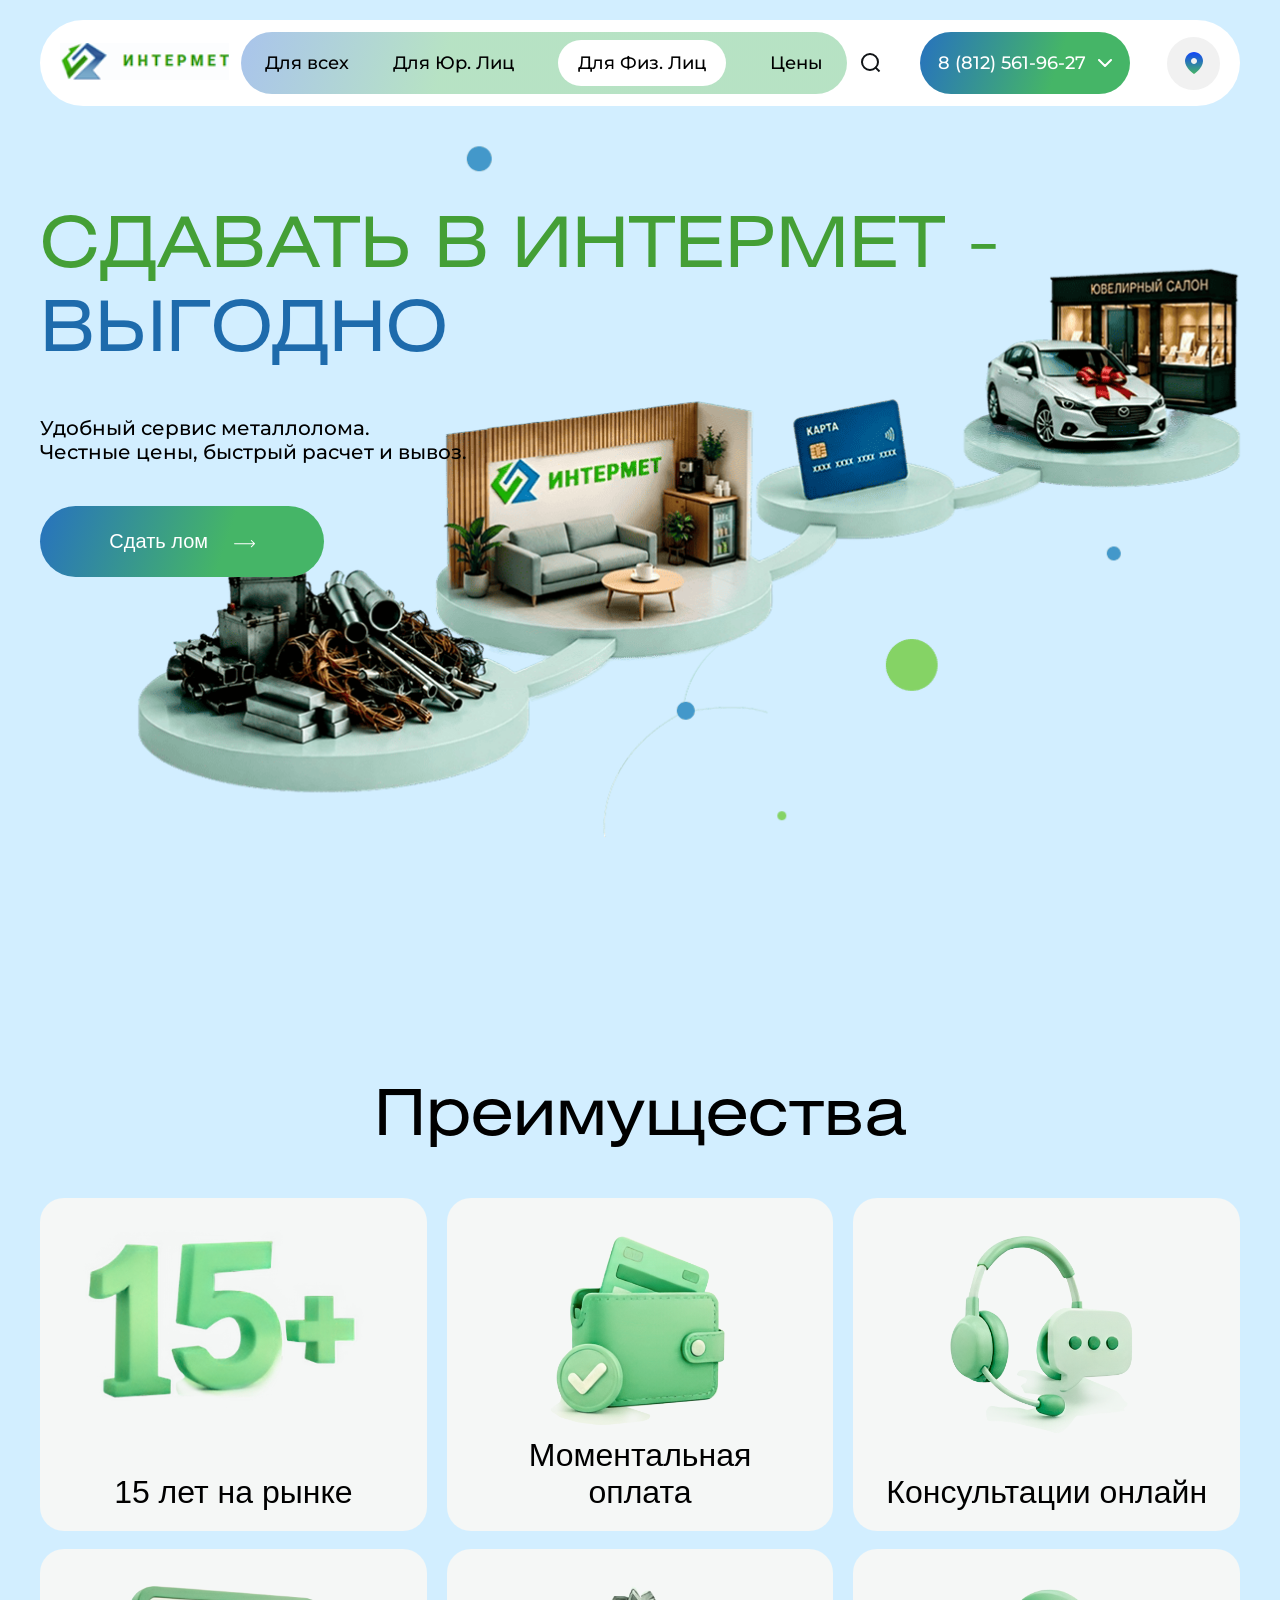
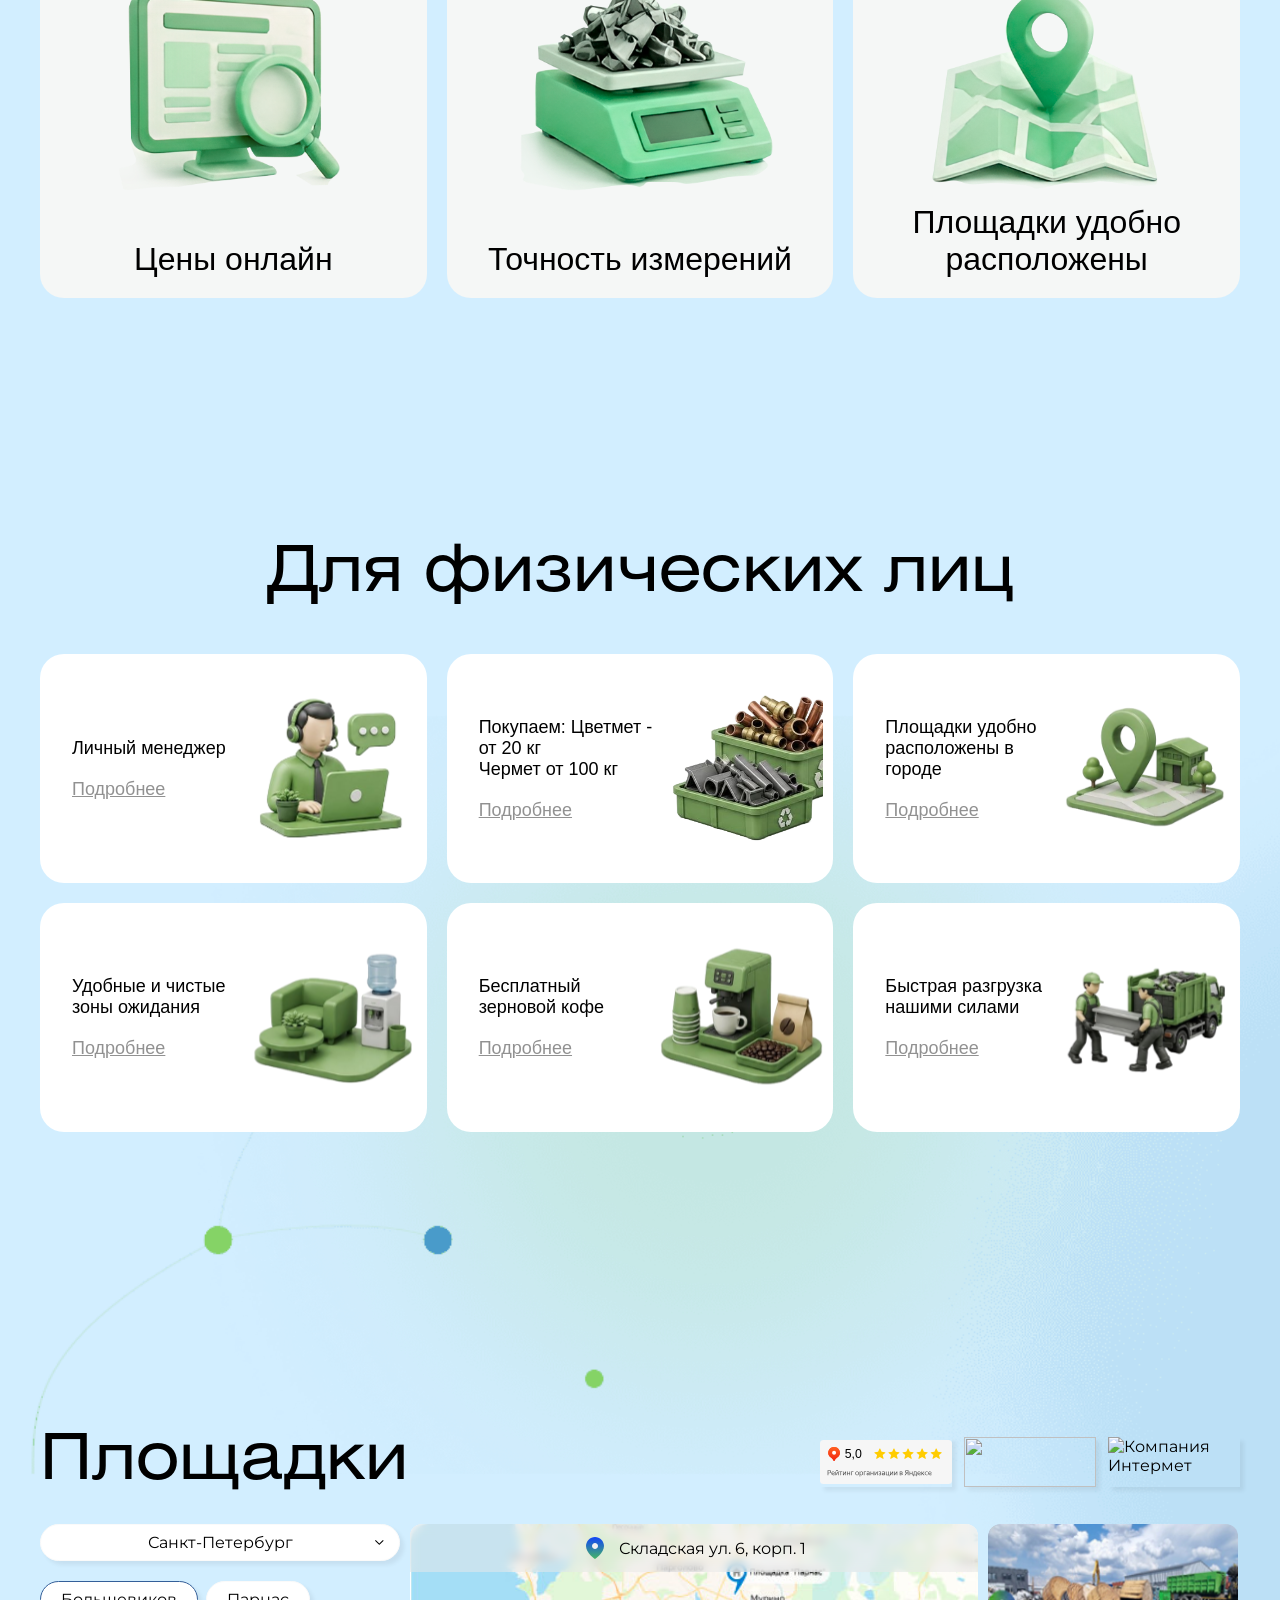
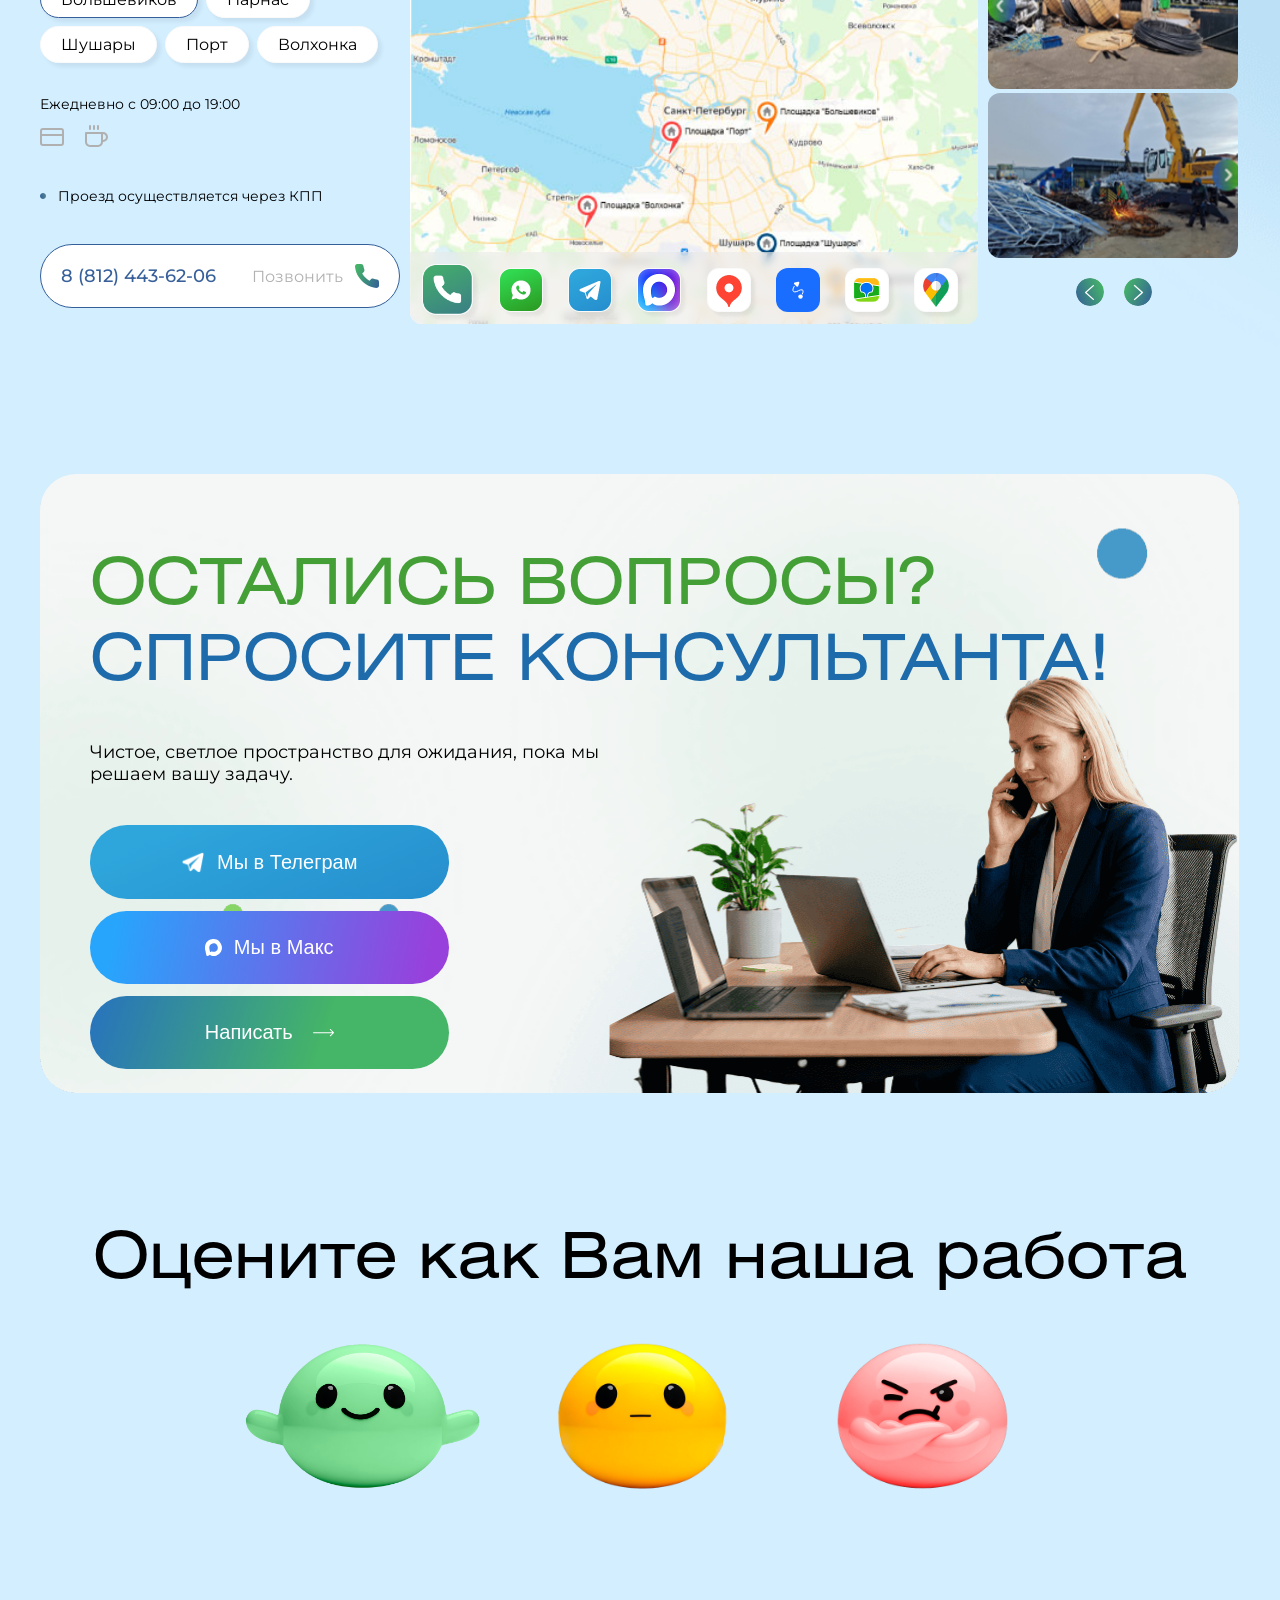
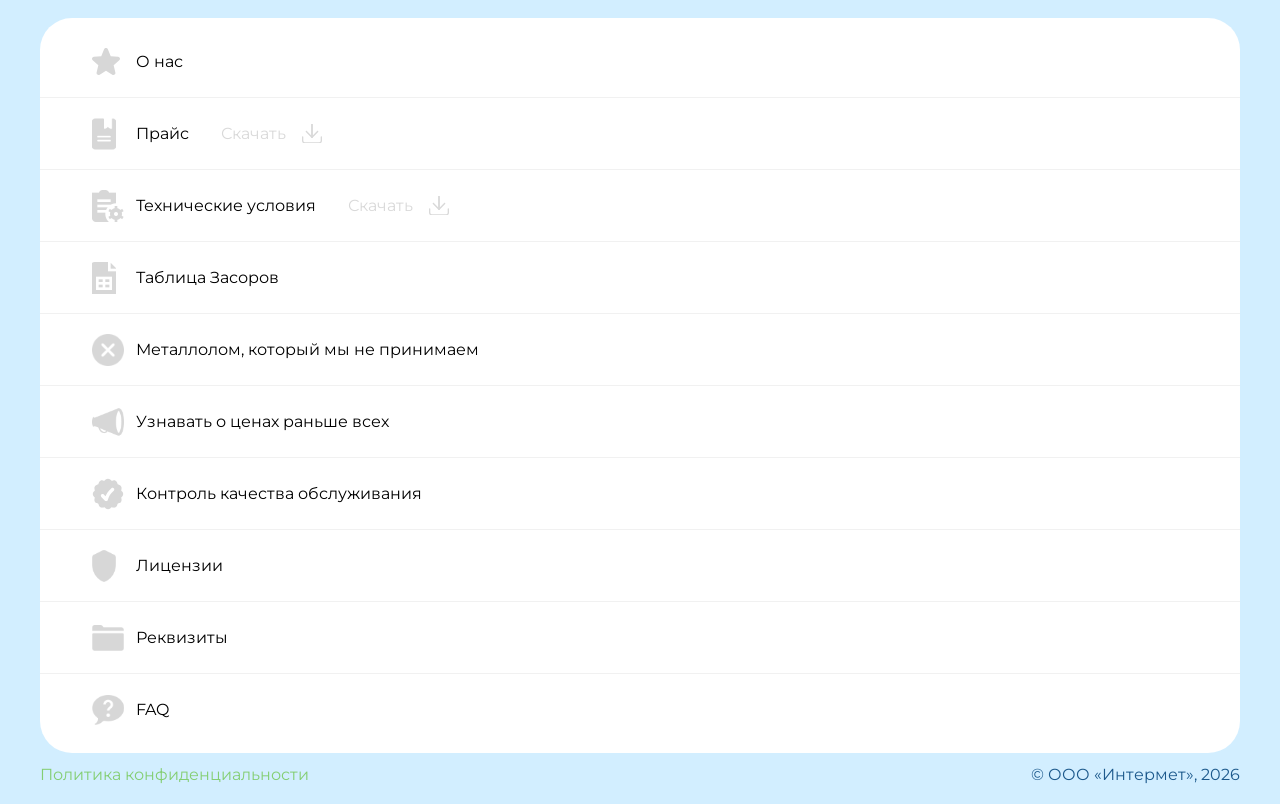
==== individual.html @ 6c3c5ae2 "first commit" ====
<!DOCTYPE html>
<html lang="ru">
<head>
    <meta charset="UTF-8">
    <meta name="viewport" content="width=device-width, initial-scale=1.0">
    <link rel="stylesheet" href="styles/style.css">
    <link rel="stylesheet" href="styles/style_legal.css">
    <link rel="stylesheet" href="styles/style_individual.css">
    <link rel="stylesheet" href="styles/itc-slider.css"/>
    <script defer src="js/main.js"></script>
    <script defer src="js/itc-slider.js"></script>
    <title>Интермет - для физлиц</title>
</head>
<body>
    <div class="body-wrapper">
        <header class="header">
            <div class="img_block"></div>
            <div class="container top_container">
                <div class="navigation_block">
                    <a href="index.html" class="logo_link">
                        <img src="imgs/logo.png" alt="ИНТЕРМЕТ" class="logo">
                    </a>
                    <nav class="nav_menu">
                        <div class="bm_top-block">
                            <img src="imgs/logo.png" alt="ИНТЕРМЕТ" class="logo">
                            <button type="button" class="btn burger_close_btn"></button>
                        </div>
                        <ul class="menu">
                            <a href="index.html" class="menu_link">
                                <li class="menu_item menu_item_first">Для всех</li>
                            </a>
                            <a href="legal.html" class="menu_link">
                                <li class="menu_item">Для Юр. Лиц</li>
                            </a>
                            <a href="individual.html" class="menu_link">
                                <li class="menu_item menu_item_active">Для Физ. Лиц</li>
                            </a>
                            <a href="#" class="menu_link">
                                <li class="menu_item menu_item_last">Цены</li>
                            </a>
                            <a href="tel:88125619627" class="phone_link bm_phone_link">8 (812) 561-96-27</a>
                        </ul>
                    </nav>
                    <button class="btn search_btn" type="button"></button>
                    <div class="phone_block">
                        <a href="tel:88125619627" class="phone_link">8 (812) 561-96-27</a>
                        <img src="imgs/arrow_bottom.svg" alt="" class="phone_arrow_icon">
                    </div>
                    <button class="btn geo_btn" type="button"></button>
                    <button class="btn burger_btn" type="button"></button>
                </div>
                <div class="banner_block">
                    <div class="banner_text_block">
                        <h1 class="banner_title">сдавать в интермет&nbsp;- </br><span class="banner_title_word">выгодно</span></h1>
                        <span class="banner_text">Удобный сервис металлолома.</br>Честные цены, быстрый расчет и вывоз.</span>
                    </div>
                    <button class="btn banner_btn">Сдать лом
                        <img src="imgs/arrow_right.svg" alt="->" class="btn_arrow_icon">
                    </button>
                </div>
            </div>
        </header>
        <main class="main">
            <section class="advantages">
                <div class="container">
                    <h2 class="section_title">Преимущества</h2>
                    <div class="advantages_list">
                        <div class="advantage clients_advantage">
                            <img src="imgs/legal_adv_1.svg" alt="Сервис" class="advantage_img">
                            <span class="advantage_text">15 лет на рынке</span>
                        </div>
                        <div class="advantage advantage_2 clients_advantage">
                            <img src="imgs/legal_adv_2.svg" alt="Развитие" class="advantage_img">
                            <span class="advantage_text">Моментальная оплата</span>
                        </div>
                        <div class="advantage clients_advantage">
                            <img src="imgs/legal_adv_3.svg" alt="Надежность" class="advantage_img">
                            <span class="advantage_text">Консультации онлайн</span>
                        </div>
                    </div>
                    <div class="advantages_list">
                        <div class="advantage clients_advantage">
                            <img src="imgs/legal_adv_4.svg" alt="Сервис" class="advantage_img">
                            <span class="advantage_text">Цены онлайн</span>
                        </div>
                        <div class="advantage advantage_2 clients_advantage">
                            <img src="imgs/legal_adv_5.svg" alt="Развитие" class="advantage_img">
                            <span class="advantage_text">Точность измерений</span>
                        </div>
                        <div class="advantage clients_advantage">
                            <img src="imgs/legal_adv_6.svg" alt="Надежность" class="advantage_img">
                            <span class="advantage_text">Площадки удобно расположены</span>
                        </div>
                    </div>
                </div>
            </section>
            <div class="serv_platf_block">
                <section class="services">
                    <div class="container">
                        <h2 class="section_title">Для физических лиц</h2>
                        <div class="services_list">
                            <div class="service">
                                <div class="service_text_block">
                                    <span class="service_text">Личный менеджер</span>
                                    <span class="service_more">Подробнее</span>
                                    <p class="more_text">Удобный сервис приёма металлолома. Честные цены, быстрый расчёт и вывоз.</p>
                                </div>
                                <img src="imgs/legal_serv_1.svg" alt="Личный менеджер" class="service_img">
                            </div>
                            <div class="service service_2">
                                <div class="service_text_block">
                                    <span class="service_text">Покупаем: Цветмет - от&nbsp;20&nbsp;кг</br>Чермет&nbsp;от&nbsp;100 кг</span>
                                    <span class="service_more">Подробнее</span>
                                    <p class="more_text">Удобный сервис приёма металлолома. Честные цены, быстрый расчёт и вывоз.</p>
                                </div>
                                <img src="imgs/individual_serv_2.svg" alt="Покупаем металл" class="service_img">
                            </div>
                            <div class="service">
                                <div class="service_text_block">
                                    <span class="service_text">Площадки удобно расположены в городе</span>
                                    <span class="service_more">Подробнее</span>
                                    <p class="more_text">Удобный сервис приёма металлолома. Честные цены, быстрый расчёт и вывоз.</p>
                                </div>
                                <img src="imgs/individual_serv_3.svg" alt="Удобное расположение" class="service_img">
                            </div>
                        </div>
                        <div class="services_list">
                            <div class="service">
                                <div class="service_text_block">
                                    <span class="service_text">Удобные и чистые зоны ожидания</span>
                                    <span class="service_more">Подробнее</span>
                                    <p class="more_text">Удобный сервис приёма металлолома. Честные цены, быстрый расчёт и вывоз.</p>
                                </div>
                                <img src="imgs/individual_serv_4.svg" alt="Удобные и чистые зоны ожидания" class="service_img">
                            </div>
                            <div class="service service_5">
                                <div class="service_text_block">
                                    <span class="service_text">Бесплатный зерновой кофе</span>
                                    <span class="service_more">Подробнее</span>
                                    <p class="more_text">Удобный сервис приёма металлолома. Честные цены, быстрый расчёт и вывоз.</p>
                                </div>
                                <img src="imgs/individual_serv_5.svg" alt="Бесплатный зерновой кофе" class="service_img">
                            </div>
                            <div class="service">
                                <div class="service_text_block">
                                    <span class="service_text">Быстрая разгрузка нашими силами</span>
                                    <span class="service_more">Подробнее</span>
                                    <p class="more_text">Удобный сервис приёма металлолома. Честные цены, быстрый расчёт и вывоз.</p>
                                </div>
                                <img src="imgs/individual_serv_6.svg" alt="Быстрая разгрузка" class="service_img">
                            </div>
                        </div>
                    </div>
                </section>
                <section class="platforms_block">
                    <div class="container platforms_container">
                        <div class="platforms_top-block">
                            <h2 class="section_title platforms_section_title">Площадки</h2>
                            <div class="grade_widgets">
                                <a class="grade_widget widget_ymaps" target="_blank" href="https://yandex.ru/maps/org/intermet/140122009448/reviews/?ll=30.434230%2C59.789878&utm_campaign=v1&utm_medium=rating&utm_source=badge&z=16" style="background-image:url('data:image/svg+xml;utf8,%3Csvg%20width%3D%22150%22%20height%3D%2250%22%20viewBox%3D%220%200%20150%2050%22%20fill%3D%22none%22%20xmlns%3D%22http%3A%2F%2Fwww.w3.org%2F2000%2Fsvg%22%3E%3Crect%20width%3D%22150%22%20height%3D%2250%22%20rx%3D%224%22%20fill%3D%22%23F6F6F6%22%20%2F%3E%3Cpath%20d%3D%22M15.9987%208C12.3487%208%209.39001%2010.8653%209.39001%2014.4C9.39001%2016.1667%2010.1292%2017.7664%2011.3247%2018.9245C12.5205%2020.0832%2015.3378%2021.76%2015.503%2023.5199C15.5278%2023.7838%2015.7251%2024%2015.9987%2024C16.2723%2024%2016.4695%2023.7838%2016.4944%2023.5199C16.6595%2021.76%2019.4768%2020.0832%2020.6726%2018.9245C21.8681%2017.7664%2022.6074%2016.1667%2022.6074%2014.4C22.6074%2010.8653%2019.6487%208%2015.9987%208Z%22%20fill%3D%22%23FF3D00%22%20%2F%3E%3Cpath%20d%3D%22M15.9987%208C12.3487%208%209.39001%2010.8653%209.39001%2014.4C9.39001%2016.1667%2010.1292%2017.7664%2011.3247%2018.9245C12.5205%2020.0832%2015.3378%2021.76%2015.503%2023.5199C15.5278%2023.7838%2015.7251%2024%2015.9987%2024C16.2723%2024%2016.4695%2023.7838%2016.4944%2023.5199C16.6595%2021.76%2019.4768%2020.0832%2020.6726%2018.9245C21.8681%2017.7664%2022.6074%2016.1667%2022.6074%2014.4C22.6074%2010.8653%2019.6487%208%2015.9987%208Z%22%20fill%3D%22url(%23paint0_linear_1104_16986)%22%20%2F%3E%3Cpath%20d%3D%22M15.9998%2016.6366C17.2346%2016.6366%2018.2356%2015.6356%2018.2356%2014.4008C18.2356%2013.166%2017.2346%2012.165%2015.9998%2012.165C14.765%2012.165%2013.764%2013.166%2013.764%2014.4008C13.764%2015.6356%2014.765%2016.6366%2015.9998%2016.6366Z%22%20fill%3D%22white%22%20%2F%3E%3Ctext%20fill%3D%22%23000%22%20font-family%3D%22YS%20Text%2CHelvetica%20Neue%2CHelvetica%2CArial%2Csans-serif%22%20font-size%3D%2214px%22%20font-weight%3D%22500%22%20y%3D%2221%22%20x%3D%2228%22%3E5%2C0%3C%2Ftext%3E%3Cpath%20fill-rule%3D%22evenodd%22%20clip-rule%3D%22evenodd%22%20d%3D%22M68.0364%2019.3116L64.6413%2021.3866C64.2593%2021.6201%2063.7866%2021.2724%2063.8956%2020.8382L64.8802%2016.9174L62.0249%2014.6954C61.6653%2014.4156%2061.8368%2013.84%2062.2908%2013.8025L66.0262%2013.4943L67.5833%209.86249C67.7568%209.45792%2068.3306%209.45872%2068.5029%209.86377L70.0476%2013.4943L73.8087%2013.8028C74.2634%2013.84%2074.4347%2014.4169%2074.074%2014.6963L71.2072%2016.9174L72.19%2020.841C72.2986%2021.2748%2071.8266%2021.6222%2071.4447%2021.3894L68.0364%2019.3116Z%22%20fill%3D%22%23FFCC00%22%20%2F%3E%3Cpath%20fill-rule%3D%22evenodd%22%20clip-rule%3D%22evenodd%22%20d%3D%22M84.0364%2019.3116L80.6413%2021.3866C80.2593%2021.6201%2079.7866%2021.2724%2079.8956%2020.8382L80.8802%2016.9174L78.0249%2014.6954C77.6653%2014.4156%2077.8368%2013.84%2078.2908%2013.8025L82.0262%2013.4943L83.5833%209.86249C83.7568%209.45792%2084.3306%209.45872%2084.5029%209.86377L86.0476%2013.4943L89.8087%2013.8028C90.2634%2013.84%2090.4347%2014.4169%2090.074%2014.6963L87.2072%2016.9174L88.19%2020.841C88.2986%2021.2748%2087.8266%2021.6222%2087.4447%2021.3894L84.0364%2019.3116Z%22%20fill%3D%22%23FFCC00%22%20%2F%3E%3Cpath%20fill-rule%3D%22evenodd%22%20clip-rule%3D%22evenodd%22%20d%3D%22M100.036%2019.3116L96.6413%2021.3866C96.2593%2021.6201%2095.7866%2021.2724%2095.8956%2020.8382L96.8802%2016.9174L94.0249%2014.6954C93.6653%2014.4156%2093.8368%2013.84%2094.2908%2013.8025L98.0262%2013.4943L99.5833%209.86249C99.7568%209.45792%20100.331%209.45872%20100.503%209.86377L102.048%2013.4943L105.809%2013.8028C106.263%2013.84%20106.435%2014.4169%20106.074%2014.6963L103.207%2016.9174L104.19%2020.841C104.299%2021.2748%20103.827%2021.6222%20103.445%2021.3894L100.036%2019.3116Z%22%20fill%3D%22%23FFCC00%22%20%2F%3E%3Cpath%20fill-rule%3D%22evenodd%22%20clip-rule%3D%22evenodd%22%20d%3D%22M116.036%2019.3116L112.641%2021.3866C112.259%2021.6201%20111.787%2021.2724%20111.896%2020.8382L112.88%2016.9174L110.025%2014.6954C109.665%2014.4156%20109.837%2013.84%20110.291%2013.8025L114.026%2013.4943L115.583%209.86249C115.757%209.45792%20116.331%209.45872%20116.503%209.86377L118.048%2013.4943L121.809%2013.8028C122.263%2013.84%20122.435%2014.4169%20122.074%2014.6963L119.207%2016.9174L120.19%2020.841C120.299%2021.2748%20119.827%2021.6222%20119.445%2021.3894L116.036%2019.3116Z%22%20fill%3D%22%23FFCC00%22%20%2F%3E%3Cpath%20fill-rule%3D%22evenodd%22%20clip-rule%3D%22evenodd%22%20d%3D%22M132.036%2019.3116L128.641%2021.3866C128.259%2021.6201%20127.787%2021.2724%20127.896%2020.8382L128.88%2016.9174L126.025%2014.6954C125.665%2014.4156%20125.837%2013.84%20126.291%2013.8025L130.026%2013.4943L131.583%209.86249C131.757%209.45792%20132.331%209.45872%20132.503%209.86377L134.048%2013.4943L137.809%2013.8028C138.263%2013.84%20138.435%2014.4169%20138.074%2014.6963L135.207%2016.9174L136.19%2020.841C136.299%2021.2748%20135.827%2021.6222%20135.445%2021.3894L132.036%2019.3116Z%22%20fill%3D%22%23FFCC00%22%20%2F%3E%3Cpath%20d%3D%22M8.672%2034.264H10.504C11.1547%2034.264%2011.6587%2034.4%2012.016%2034.672C12.3787%2034.9387%2012.56%2035.3573%2012.56%2035.928C12.56%2036.36%2012.4693%2036.712%2012.288%2036.984C12.112%2037.256%2011.864%2037.456%2011.544%2037.584C11.2293%2037.7067%2010.8613%2037.768%2010.44%2037.768H9.424V40H8.672V34.264ZM10.44%2037.088C10.8453%2037.088%2011.1733%2037%2011.424%2036.824C11.6747%2036.648%2011.8%2036.352%2011.8%2035.936C11.8%2035.5893%2011.688%2035.3387%2011.464%2035.184C11.24%2035.0293%2010.92%2034.952%2010.504%2034.952H9.424V37.088H10.44ZM15.0957%2040.08C14.4024%2040.08%2013.8717%2039.8907%2013.5037%2039.512C13.141%2039.128%2012.9597%2038.5973%2012.9597%2037.92C12.9597%2037.4667%2013.045%2037.08%2013.2157%2036.76C13.3864%2036.44%2013.621%2036.1947%2013.9197%2036.024C14.2184%2035.8533%2014.5544%2035.768%2014.9277%2035.768C15.5624%2035.768%2016.029%2035.9787%2016.3277%2036.4C16.6264%2036.816%2016.7224%2037.3867%2016.6157%2038.112H13.6877C13.7464%2039.0027%2014.237%2039.448%2015.1597%2039.448C15.6664%2039.448%2016.133%2039.304%2016.5597%2039.016V39.648C16.3677%2039.7813%2016.1437%2039.888%2015.8877%2039.968C15.6317%2040.0427%2015.3677%2040.08%2015.0957%2040.08ZM14.9117%2036.392C14.6077%2036.392%2014.3464%2036.4853%2014.1277%2036.672C13.909%2036.8587%2013.7704%2037.1413%2013.7117%2037.52H15.9437C15.9597%2037.1627%2015.877%2036.8853%2015.6957%2036.688C15.5144%2036.4907%2015.253%2036.392%2014.9117%2036.392ZM19.3524%2035.296C18.931%2035.296%2018.6164%2035.192%2018.4084%2034.984C18.2004%2034.7707%2018.0964%2034.512%2018.0964%2034.208H18.8004C18.8004%2034.4107%2018.8484%2034.5573%2018.9444%2034.648C19.0457%2034.7387%2019.1817%2034.784%2019.3524%2034.784C19.523%2034.784%2019.6564%2034.7387%2019.7524%2034.648C19.8484%2034.5573%2019.8964%2034.4107%2019.8964%2034.208H20.6004C20.6004%2034.512%2020.4964%2034.7707%2020.2884%2034.984C20.0857%2035.192%2019.7737%2035.296%2019.3524%2035.296ZM18.2644%2035.848V39.024L20.4004%2035.848H21.1124V40H20.4084V36.832L18.2804%2040H17.5604V35.848H18.2644ZM21.9275%2035.848H25.2635V36.448H23.9355V40H23.2315V36.448H21.9275V35.848ZM26.78%2035.848V39.024L28.916%2035.848H29.628V40H28.924V36.832L26.796%2040H26.076V35.848H26.78ZM31.4831%2035.848V37.56H33.4911V35.848H34.1951V40H33.4911V38.16H31.4831V40H30.7791V35.848H31.4831ZM35.3494%2040V35.848H37.9894V36.448H36.0534V40H35.3494ZM42.1472%2040.08C41.7685%2040.08%2041.4272%2039.9973%2041.1232%2039.832C40.8245%2039.6613%2040.5872%2039.416%2040.4112%2039.096C40.2352%2038.7707%2040.1472%2038.3787%2040.1472%2037.92C40.1472%2037.4613%2040.2352%2037.072%2040.4112%2036.752C40.5872%2036.432%2040.8245%2036.1893%2041.1232%2036.024C41.4272%2035.8533%2041.7685%2035.768%2042.1472%2035.768C42.5312%2035.768%2042.8752%2035.8533%2043.1792%2036.024C43.4832%2036.1893%2043.7232%2036.432%2043.8992%2036.752C44.0752%2037.072%2044.1632%2037.4613%2044.1632%2037.92C44.1632%2038.3787%2044.0752%2038.7707%2043.8992%2039.096C43.7232%2039.416%2043.4832%2039.6613%2043.1792%2039.832C42.8752%2039.9973%2042.5312%2040.08%2042.1472%2040.08ZM42.1472%2039.448C42.5205%2039.448%2042.8299%2039.3253%2043.0752%2039.08C43.3205%2038.8293%2043.4432%2038.4427%2043.4432%2037.92C43.4432%2037.3973%2043.3205%2037.0133%2043.0752%2036.768C42.8299%2036.5173%2042.5205%2036.392%2042.1472%2036.392C41.7792%2036.392%2041.4725%2036.5173%2041.2272%2036.768C40.9872%2037.0133%2040.8672%2037.3973%2040.8672%2037.92C40.8672%2038.4427%2040.9872%2038.8293%2041.2272%2039.08C41.4725%2039.3253%2041.7792%2039.448%2042.1472%2039.448ZM45.0213%2035.848H45.6373L45.7093%2036.656C45.8426%2036.3893%2046.0266%2036.176%2046.2613%2036.016C46.5013%2035.8507%2046.7946%2035.768%2047.1413%2035.768C47.4666%2035.768%2047.7653%2035.848%2048.0373%2036.008C48.3146%2036.1627%2048.5386%2036.4%2048.7093%2036.72C48.88%2037.0347%2048.9653%2037.4347%2048.9653%2037.92C48.9653%2038.4053%2048.8773%2038.808%2048.7013%2039.128C48.5306%2039.448%2048.304%2039.688%2048.0213%2039.848C47.744%2040.0027%2047.44%2040.08%2047.1093%2040.08C46.7946%2040.08%2046.52%2040.0053%2046.2853%2039.856C46.0506%2039.7067%2045.864%2039.5013%2045.7253%2039.24V41.416H45.0213V35.848ZM48.2373%2037.92C48.2373%2037.4187%2048.1226%2037.04%2047.8933%2036.784C47.664%2036.5227%2047.368%2036.392%2047.0053%2036.392C46.6426%2036.392%2046.336%2036.52%2046.0853%2036.776C45.84%2037.0267%2045.7173%2037.408%2045.7173%2037.92C45.7173%2038.4373%2045.84%2038.8213%2046.0853%2039.072C46.336%2039.3227%2046.6426%2039.448%2047.0053%2039.448C47.368%2039.448%2047.664%2039.32%2047.8933%2039.064C48.1226%2038.808%2048.2373%2038.4267%2048.2373%2037.92ZM49.8182%2040V35.848H52.4582V36.448H50.5222V40H49.8182ZM54.6012%2036.392C54.1585%2036.392%2053.7105%2036.528%2053.2572%2036.8V36.168C53.4545%2036.0453%2053.6812%2035.9493%2053.9372%2035.88C54.1985%2035.8053%2054.4519%2035.768%2054.6972%2035.768C55.2199%2035.768%2055.6172%2035.8773%2055.8892%2036.096C56.1612%2036.3147%2056.2972%2036.648%2056.2972%2037.096V39.328C56.2972%2039.4187%2056.2999%2039.536%2056.3052%2039.68C56.3159%2039.8187%2056.3265%2039.9253%2056.3372%2040H55.6972C55.6812%2039.9253%2055.6652%2039.8213%2055.6492%2039.688C55.6385%2039.5493%2055.6332%2039.4293%2055.6332%2039.328L55.6252%2039.208C55.5612%2039.336%2055.4732%2039.4693%2055.3612%2039.608C55.2492%2039.7413%2055.0999%2039.8533%2054.9132%2039.944C54.7319%2040.0347%2054.5052%2040.08%2054.2332%2040.08C53.8599%2040.08%2053.5585%2039.9733%2053.3292%2039.76C53.0999%2039.5467%2052.9852%2039.2453%2052.9852%2038.856C52.9852%2038.4027%2053.1452%2038.0693%2053.4652%2037.856C53.7852%2037.6427%2054.2359%2037.536%2054.8172%2037.536H55.5932V37.192C55.5932%2036.904%2055.5185%2036.6987%2055.3692%2036.576C55.2199%2036.4533%2054.9639%2036.392%2054.6012%2036.392ZM55.5932%2038.4V38.096H54.8892C54.4679%2038.096%2054.1612%2038.1573%2053.9692%2038.28C53.7825%2038.4027%2053.6892%2038.5813%2053.6892%2038.816C53.6892%2039.0027%2053.7452%2039.1547%2053.8572%2039.272C53.9745%2039.3893%2054.1505%2039.448%2054.3852%2039.448C54.6039%2039.448%2054.7905%2039.4053%2054.9452%2039.32C55.0999%2039.2293%2055.2252%2039.1227%2055.3212%2039C55.4172%2038.872%2055.4865%2038.752%2055.5292%2038.64C55.5719%2038.528%2055.5932%2038.448%2055.5932%2038.4ZM58.1081%2035.848V37.56H60.1161V35.848H60.8201V40H60.1161V38.16H58.1081V40H57.4041V35.848H58.1081ZM62.6784%2035.848V39.024L64.8144%2035.848H65.5264V40H64.8224V36.832L62.6944%2040H61.9744V35.848H62.6784ZM67.8856%2040.08C67.6242%2040.08%2067.3709%2040.0507%2067.1256%2039.992C66.8856%2039.9333%2066.6882%2039.8533%2066.5336%2039.752V39.12C66.7042%2039.2213%2066.9069%2039.3013%2067.1416%2039.36C67.3762%2039.4187%2067.6189%2039.448%2067.8696%2039.448C68.1736%2039.448%2068.4269%2039.4%2068.6296%2039.304C68.8376%2039.2027%2068.9416%2039.032%2068.9416%2038.792C68.9416%2038.5573%2068.8536%2038.392%2068.6776%2038.296C68.5069%2038.2%2068.2429%2038.152%2067.8856%2038.152H67.3336V37.584H67.9096C68.2029%2037.584%2068.4269%2037.5307%2068.5816%2037.424C68.7362%2037.3173%2068.8136%2037.1627%2068.8136%2036.96C68.8136%2036.7467%2068.7202%2036.6%2068.5336%2036.52C68.3522%2036.4347%2068.1309%2036.392%2067.8696%2036.392C67.4002%2036.392%2066.9816%2036.504%2066.6136%2036.728V36.096C66.7736%2035.9893%2066.9682%2035.9093%2067.1976%2035.856C67.4322%2035.7973%2067.6749%2035.768%2067.9256%2035.768C68.4322%2035.768%2068.8136%2035.864%2069.0696%2036.056C69.3309%2036.248%2069.4616%2036.5253%2069.4616%2036.888C69.4616%2037.16%2069.3869%2037.376%2069.2376%2037.536C69.0882%2037.6907%2068.8829%2037.7947%2068.6216%2037.848C68.9469%2037.8907%2069.1949%2037.9947%2069.3656%2038.16C69.5362%2038.3253%2069.6216%2038.536%2069.6216%2038.792C69.6216%2039.1013%2069.5389%2039.352%2069.3736%2039.544C69.2136%2039.7307%2069.0029%2039.8667%2068.7416%2039.952C68.4802%2040.0373%2068.1949%2040.08%2067.8856%2040.08ZM72.0621%2036.392C71.6195%2036.392%2071.1715%2036.528%2070.7181%2036.8V36.168C70.9155%2036.0453%2071.1421%2035.9493%2071.3981%2035.88C71.6595%2035.8053%2071.9128%2035.768%2072.1581%2035.768C72.6808%2035.768%2073.0781%2035.8773%2073.3501%2036.096C73.6221%2036.3147%2073.7581%2036.648%2073.7581%2037.096V39.328C73.7581%2039.4187%2073.7608%2039.536%2073.7661%2039.68C73.7768%2039.8187%2073.7875%2039.9253%2073.7981%2040H73.1581C73.1421%2039.9253%2073.1261%2039.8213%2073.1101%2039.688C73.0995%2039.5493%2073.0941%2039.4293%2073.0941%2039.328L73.0861%2039.208C73.0221%2039.336%2072.9341%2039.4693%2072.8221%2039.608C72.7101%2039.7413%2072.5608%2039.8533%2072.3741%2039.944C72.1928%2040.0347%2071.9661%2040.08%2071.6941%2040.08C71.3208%2040.08%2071.0195%2039.9733%2070.7901%2039.76C70.5608%2039.5467%2070.4461%2039.2453%2070.4461%2038.856C70.4461%2038.4027%2070.6061%2038.0693%2070.9261%2037.856C71.2461%2037.6427%2071.6968%2037.536%2072.2781%2037.536H73.0541V37.192C73.0541%2036.904%2072.9795%2036.6987%2072.8301%2036.576C72.6808%2036.4533%2072.4248%2036.392%2072.0621%2036.392ZM73.0541%2038.4V38.096H72.3501C71.9288%2038.096%2071.6221%2038.1573%2071.4301%2038.28C71.2435%2038.4027%2071.1501%2038.5813%2071.1501%2038.816C71.1501%2039.0027%2071.2061%2039.1547%2071.3181%2039.272C71.4355%2039.3893%2071.6115%2039.448%2071.8461%2039.448C72.0648%2039.448%2072.2515%2039.4053%2072.4061%2039.32C72.5608%2039.2293%2072.6861%2039.1227%2072.7821%2039C72.8781%2038.872%2072.9475%2038.752%2072.9901%2038.64C73.0328%2038.528%2073.0541%2038.448%2073.0541%2038.4ZM74.8651%2040V35.848H75.5691V39.4H77.5291V35.848H78.2331V39.4H78.8571V41.184H78.2571L78.1691%2040H74.8651ZM80.2956%2035.848V39.024L82.4316%2035.848H83.1436V40H82.4396V36.832L80.3116%2040H79.5916V35.848H80.2956ZM84.9988%2035.848V39.024L87.1348%2035.848H87.8468V40H87.1428V36.832L85.0148%2040H84.2948V35.848H84.9988ZM92.2154%2040H90.5994V35.848H92.2314C92.7274%2035.848%2093.1034%2035.936%2093.3594%2036.112C93.6208%2036.2827%2093.7514%2036.552%2093.7514%2036.92C93.7514%2037.16%2093.6874%2037.3547%2093.5594%2037.504C93.4368%2037.6533%2093.2608%2037.76%2093.0314%2037.824C93.6234%2037.92%2093.9194%2038.248%2093.9194%2038.808C93.9194%2039.0907%2093.8448%2039.32%2093.6954%2039.496C93.5514%2039.672%2093.3514%2039.8%2093.0954%2039.88C92.8394%2039.96%2092.5461%2040%2092.2154%2040ZM92.2234%2036.448H91.3034V37.576H92.1674C92.4341%2037.576%2092.6474%2037.528%2092.8074%2037.432C92.9728%2037.336%2093.0554%2037.1973%2093.0554%2037.016C93.0554%2036.7973%2092.9834%2036.648%2092.8394%2036.568C92.6954%2036.488%2092.4901%2036.448%2092.2234%2036.448ZM92.2074%2038.136H91.3034V39.4H92.2074C92.5061%2039.4%2092.7461%2039.3573%2092.9274%2039.272C93.1088%2039.1813%2093.1994%2039.0187%2093.1994%2038.784C93.1994%2038.5493%2093.1168%2038.384%2092.9514%2038.288C92.7861%2038.1867%2092.5381%2038.136%2092.2074%2038.136ZM96.632%2036C96.632%2035.5893%2096.72%2035.2587%2096.896%2035.008C97.072%2034.752%2097.3173%2034.5653%2097.632%2034.448C97.9467%2034.3253%2098.3093%2034.264%2098.72%2034.264H100.504V40H99.744V37.752H98.632L97.12%2040H96.2L97.872%2037.6C97.472%2037.504%2097.1653%2037.3253%2096.952%2037.064C96.7387%2036.7973%2096.632%2036.4427%2096.632%2036ZM98.64%2037.072H99.744V34.952H98.72C98.3413%2034.952%2098.0293%2035.0293%2097.784%2035.184C97.544%2035.3387%2097.424%2035.6107%2097.424%2036C97.424%2036.368%2097.528%2036.64%2097.736%2036.816C97.9493%2036.9867%2098.2507%2037.072%2098.64%2037.072ZM102.452%2035.848V37.56H104.46V35.848H105.164V40H104.46V38.16H102.452V40H101.748V35.848H102.452ZM106.414%2041.184H105.782V39.4H106.174C106.345%2039.2293%20106.465%2038.9893%20106.534%2038.68C106.609%2038.3707%20106.654%2037.984%20106.67%2037.52C106.686%2037.0507%20106.694%2036.4933%20106.694%2035.848H109.694V39.4H110.318V41.184H109.702L109.614%2040H106.486L106.414%2041.184ZM108.99%2036.448H107.35C107.345%2037.2053%20107.318%2037.8187%20107.27%2038.288C107.228%2038.752%20107.118%2039.1227%20106.942%2039.4H108.99V36.448ZM112.814%2040.08C112.121%2040.08%20111.59%2039.8907%20111.222%2039.512C110.86%2039.128%20110.678%2038.5973%20110.678%2037.92C110.678%2037.4667%20110.764%2037.08%20110.934%2036.76C111.105%2036.44%20111.34%2036.1947%20111.638%2036.024C111.937%2035.8533%20112.273%2035.768%20112.646%2035.768C113.281%2035.768%20113.748%2035.9787%20114.046%2036.4C114.345%2036.816%20114.441%2037.3867%20114.334%2038.112H111.406C111.465%2039.0027%20111.956%2039.448%20112.878%2039.448C113.385%2039.448%20113.852%2039.304%20114.278%2039.016V39.648C114.086%2039.7813%20113.862%2039.888%20113.606%2039.968C113.35%2040.0427%20113.086%2040.08%20112.814%2040.08ZM112.63%2036.392C112.326%2036.392%20112.065%2036.4853%20111.846%2036.672C111.628%2036.8587%20111.489%2037.1413%20111.43%2037.52H113.662C113.678%2037.1627%20113.596%2036.8853%20113.414%2036.688C113.233%2036.4907%20112.972%2036.392%20112.63%2036.392ZM118.671%2040H117.815L116.351%2038.232H115.983V40H115.279V35.848H115.983V37.632H116.383L117.839%2035.848H118.639L116.935%2037.896L118.671%2040ZM121.087%2040.08C120.441%2040.08%20119.932%2039.8907%20119.559%2039.512C119.185%2039.128%20118.999%2038.5973%20118.999%2037.92C118.999%2037.2427%20119.188%2036.7147%20119.567%2036.336C119.945%2035.9573%20120.463%2035.768%20121.119%2035.768C121.369%2035.768%20121.604%2035.7973%20121.823%2035.856C122.041%2035.9093%20122.217%2035.9893%20122.351%2036.096V36.728C121.988%2036.504%20121.58%2036.392%20121.127%2036.392C120.647%2036.392%20120.292%2036.52%20120.063%2036.776C119.833%2037.0267%20119.719%2037.408%20119.719%2037.92C119.719%2038.432%20119.828%2038.816%20120.047%2039.072C120.271%2039.3227%20120.617%2039.448%20121.087%2039.448C121.54%2039.448%20121.961%2039.3387%20122.351%2039.12V39.752C122.004%2039.9707%20121.583%2040.08%20121.087%2040.08ZM125.135%2040.08C124.441%2040.08%20123.911%2039.8907%20123.543%2039.512C123.18%2039.128%20122.999%2038.5973%20122.999%2037.92C122.999%2037.4667%20123.084%2037.08%20123.255%2036.76C123.425%2036.44%20123.66%2036.1947%20123.959%2036.024C124.257%2035.8533%20124.593%2035.768%20124.967%2035.768C125.601%2035.768%20126.068%2035.9787%20126.367%2036.4C126.665%2036.816%20126.761%2037.3867%20126.655%2038.112H123.727C123.785%2039.0027%20124.276%2039.448%20125.199%2039.448C125.705%2039.448%20126.172%2039.304%20126.599%2039.016V39.648C126.407%2039.7813%20126.183%2039.888%20125.927%2039.968C125.671%2040.0427%20125.407%2040.08%20125.135%2040.08ZM124.951%2036.392C124.647%2036.392%20124.385%2036.4853%20124.167%2036.672C123.948%2036.8587%20123.809%2037.1413%20123.751%2037.52H125.983C125.999%2037.1627%20125.916%2036.8853%20125.735%2036.688C125.553%2036.4907%20125.292%2036.392%20124.951%2036.392Z%22%20fill%3D%22%234D4D4D%22%20%2F%3E%3Cdefs%3E%3ClinearGradient%20id%3D%22paint0_linear_1104_16986%22%20x1%3D%2215.9987%22%20y1%3D%228%22%20x2%3D%2215.9987%22%20y2%3D%2224%22%20gradientUnits%3D%22userSpaceOnUse%22%3E%3Cstop%20stop-color%3D%22%23FF6122%22%20%2F%3E%3Cstop%20offset%3D%221%22%20stop-color%3D%22%23F22411%22%20%2F%3E%3C%2FlinearGradient%3E%3C%2Fdefs%3E%3C%2Fsvg%3E')"></a>
                                <a target="_blank" class="widget_2gis-link" href="https://2gis.ru/spb/firm/70000001022695210" title="">
                                    <img loading="lazy" class="grade_widget widget_2gis" src="http://widget.2gis.ru/api/content/?org_id=70000001098076941&amp;branch_id=70000001098076942&amp;rating=4.6&amp;size=medium&amp;theme=light&amp;referrer=aHR0cHMlM0ElMkYlMkZhc2tldGlrYS5ydSUyRg%3D%3D">
                                </a>
                                <a class="widget_zoon-link" id="zoon_widget_240x80_light" href="https://zoon.ru/service/5791182840c088256e8b98fe/"><img class="grade_widget widget_zoon" src="https://zoon.ru/wg/240x80/5791182840c088256e8b98fe/light/" alt="Компания Интермет"></a>
                            </div>
                        </div>
                        <div class="platforms_info">
                            <div class="platforms_left_block">
                                <div class="localities_block">
                                    <div class="locality_spb">Санкт-Петербург</div>
                                    <div class="stations_block">
                                        <div class="locality_block locality_block_active">Большевиков</div>
                                        <div class="locality_block">Парнас</div>
                                        <div class="locality_block">Шушары</div>
                                        <div class="locality_block">Порт</div>
                                        <div class="locality_block">Волхонка</div>
                                        <!-- <div class="locality_block">Колпино</div> -->
                                    </div>
                                </div>
                                <div class="locality_info">
                                    <div class="locality_info_left">
                                        <div class="loclity_info_block">
                                            <span class="locality_time">Ежедневно с 09:00 до 19:00</span>
                                            <div class="locality_info_imgs">
                                                <img src="imgs/locality_info_icon_1.svg" alt="Оплата на карту" class="locality_info_icon">
                                                <img src="imgs/locality_info_icon_3.svg" alt="Кофе" class="locality_info_icon">
                                            </div>
                                        </div>
                                        <span class="locality_travel locality_pass">Проезд осуществляется через КПП</span>
                                    </div>
                                </div>
                                <a href="tel:88124436206" class="map_action_link phone_action_link">
                                    <div class="map_icon_action phone_action">
                                        <div class="phone_link phone_action_text">8 (812) 443-62-06</div>
                                        <div class="phone_action_right">Позвонить</div>
                                    </div>
                                </a>
                                <a href="https://wa.me/#" class="map_action_link whatsapp_action_link invisible">
                                    <div class="map_icon_action whatsapp_action">
                                        Перейти в WhatsApp
                                    </div>
                                </a>
                                <a href="https://t.me/#" class="map_action_link telegram_action_link invisible">
                                    <div class="map_icon_action telegram_action">
                                        Перейти в Telegram
                                    </div>
                                </a>
                                <a href="https://max.ru/#" class="map_action_link max_action_link invisible">
                                    <div class="map_icon_action max_action">
                                        Перейти в MAX
                                    </div>
                                </a>
                                <a href="https://#" class="map_action_link ymaps_action_link invisible">
                                    <div class="map_icon_action ymaps_action">
                                        Перейти в Яндекс.Карты
                                    </div>
                                </a>
                                <a href="https://#" class="map_action_link navigator_action_link ynav_action_link invisible">
                                    <div class="map_icon_action navigator_action navigator_action_top">
                                        Яндекс.Навигатор
                                    </div>
                                </a>
                                <a href="https://#" class="map_action_link navigator_action_link gnav_action_link invisible">
                                    <div class="map_icon_action navigator_action">
                                        Google.Навигатор
                                    </div>
                                </a>
                                <a href="https://#" class="map_action_link twogis_action_link invisible">
                                    <div class="map_icon_action twogis_action">
                                        Перейти в 2ГИС
                                    </div>
                                </a>
                                <a href="https://#" class="map_action_link gmaps_action_link invisible">
                                    <div class="map_icon_action gmaps_action">
                                        Перейти в Google.Карты
                                    </div>
                                </a>
                            </div>
                            <div class="map_photos_block">
                                <div class="locality_map_block locality_map_block-img">
                                    <div class="map_address_block">
                                        <img src="imgs/geo_icon.svg" alt="Геопозиция" class="geo_icon">
                                        <span class="map_address_text">Складская ул. 6, корп. 1</span>
                                    </div>
                                    <iframe class="locality_map" src=""></iframe>
                                    <div class="map_icons_block">
                                        <img src="imgs/map_phone.png" alt="Телефон" class="map_icon map_icon_active map_icon_phone">
                                        <img src="imgs/map_whatsapp.png" alt="WhatsApp" class="map_icon map_icon_whatsapp">
                                        <img src="imgs/map_telegram.png" alt="Telegram" class="map_icon map_icon_telegram">
                                        <img src="imgs/map_max.png" alt="MAX" class="map_icon map_icon_max">
                                        <img src="imgs/map_ymaps.png" alt="ЯндексКарты" class="map_icon map_icon_ymaps">
                                        <img src="imgs/map_navigator.svg" alt="Навигатор" class="map_icon map_icon_navigator">
                                        <img src="imgs/map_2gis.png" alt="2гис" class="map_icon map_icon_2gis">
                                        <img src="imgs/map_gmaps.png" alt="GoogleMaps" class="map_icon map_icon_gmaps">
                                    </div>
                                </div>
                                <div class="itc-slider" data-slider="itc-slider" data-loop="true" data-autoplay="true" data-interval="5000">
                                    <div class="itc-slider-wrapper">
                                        <div class="itc-slider-items">
                                            <div class="itc-slider-item">
                                                <img src="imgs/photo_slider_2.png" alt="фото" class="slider_photo">
                                                <img src="imgs/photo_slider_1.png" alt="фото" class="slider_photo">
                                            </div>
                                            <div class="itc-slider-item">
                                                <img src="imgs/photo_slider_2.png" alt="фото" class="slider_photo">
                                                <img src="imgs/photo_slider_1.png" alt="фото" class="slider_photo">
                                            </div>
                                        </div>
                                    </div>
                                    <div class="itc-slider-btns">
                                        <button class="itc-slider-btn itc-slider-btn-prev"></button>
                                        <button class="itc-slider-btn itc-slider-btn-next"></button>
                                    </div>
                                </div>
                            </div>
                        </div>
                    </div>
                </section>
            </div>
            <section class="consulting">
                <div class="container">
                    <div class="consulting_block">
                        <h3 class="consulting_title">
                            Остались вопросы?
                            <span class="consulting_title_text">Спросите консультанта!</span>
                        </h3>
                        <div class="consulting_description">
                            <div class="consulting_main_block">
                                <p class="consulting_text">Чистое, светлое пространство для ожидания, пока мы решаем вашу задачу.</p>
                                <div class="consulting_btns_block">
                                    <a href="https://t.me/#" class="social_link">
                                        <button class="btn consult_btn tg_btn">
                                            <img src="imgs/telegram_icon.svg" alt="Telegram" class="btn_social_icon">
                                            Мы в Телеграм
                                        </button>
                                    </a>
                                    <a href="https://max.ru/#" class="social_link">
                                        <button class="btn consult_btn max_btn">
                                            <img src="imgs/max_icon.svg" alt="MAX" class="btn_social_icon">
                                            Мы в Макс
                                        </button>
                                    </a>
                                    <a href="#" class="social_link"></a>
                                        <button class="btn consult_btn write_btn">Написать
                                            <img src="imgs/arrow_right.svg" alt="->" class="btn_arrow_icon">
                                        </button>
                                    </a>
                                </div>
                            </div>
                        </div>
                    </div>
                </div>
            </section>
            <section class="feedback">
                <div class="container">
                    <h2 class="section_title">Оцените как Вам наша работа</h2>
                    <div class="assessments_block">
                        <img src="imgs/good_icon.svg" alt="Отлично" class="assessment_img">
                        <img src="imgs/neutral_icon.svg" alt="Обычно" class="assessment_img">
                        <img src="imgs/bad_icon.svg" alt="Плохо" class="assessment_img">
                    </div>
                    <form action="" class="feedback_form">
                        <textarea maxlength="300" name="suggestions" id="suggestions" class="suggestions" placeholder="Ваши предложения"></textarea>
                        <span class="char_counter">0/300</span>
                        <div class="feedback_form_bottom">
                            <button class="btn send_btn">Отправить
                                <img src="imgs/arrow_right.svg" alt="->" class="btn_arrow_icon">
                            </button>
                            <span class="feedback_form_text">Ваша обратная связь помогает<br/>нам улучшать сервис</span>
                        </div>
                    </form>
                </div>
            </section>
            <section class="bottom_menu">
                <div class="container">
                    <div class="bottom_menu_block">
                        <ul class="menu_list">
                            <li class="menu_list_item about_item">
                                <a href="#" class="menu_item_link">О нас</a>
                            </li>
                            <li class="menu_list_item price_item">
                                <a href="#" class="menu_item_link">Прайс</a>
                                <a href="#" class="menu_item_download">Скачать</a>
                            </li>
                            <li class="menu_list_item tech_item">
                                <a href="#" class="menu_item_link">Технические условия</a>
                                <a href="#" class="menu_item_download">Скачать</a>
                            </li>
                            <li class="menu_list_item table_item">
                                <a href="#" class="menu_item_link">Таблица Засоров</a>
                            </li>
                            <li class="menu_list_item no-metall_item">
                                <a href="#" class="menu_item_link">Металлолом, который мы&nbsp;не&nbsp;принимаем</a>
                            </li>
                            <li class="menu_list_item subscribe_item">
                                <a href="#" class="menu_item_link">Узнавать о ценах раньше всех</a>
                            </li>
                            <li class="menu_list_item control_item">
                                <a href="#" class="menu_item_link">Контроль качества обслуживания</a>
                            </li>
                            <li class="menu_list_item license_item">
                                <a href="#" class="menu_item_link">Лицензии</a>
                            </li>
                            <li class="menu_list_item details_item">
                                <a href="#" class="menu_item_link">Реквизиты</a>
                            </li>
                            <li class="menu_list_item faq_item">
                                <a href="#" class="menu_item_link">FAQ</a>
                            </li>
                        </ul>
                    </div>
                </div>
            </section>
        </main>
        <footer class="footer">
            <div class="container">
                    <div class="footer_data">
                    <a href="#" class="conf_policy_link">Политика конфиденциальности</a>
                <span class="copyright_text">© ООО «Интермет», <script>document.write(new Date().getFullYear());</script></span>
                </div>
            </div>
        </footer>
    </div>
</body>
</html>
---- styles/style.css ----
@import url('https://fonts.googleapis.com/css2?family=Montserrat:ital,wght@0,100..900;1,100..900&display=swap');

@font-face {
    font-family: 'HeliosExtC';
    src: url('../fonts/heliosextc.otf');
}

body {
    margin: 0;
    padding: 0;
    background-color: #DBF4E5;
    font-family: "Montserrat", sans-serif;
}

a {
    text-decoration: none;
    color: #000;
}

.header {
    margin-bottom: 32px;
    height: 100vh;
}

.img_block {
    position: absolute;
    height: 100vh;
    width: 100%;
    background-position: right center;
    background-image: url('../imgs/banner_img.png');
    background-repeat: no-repeat;
    background-size: cover;
    z-index: -1;
}

.container {
    max-width: 1200px;
    margin: 0 auto;
}

.top_container {
    padding-top: 20px;
    padding-left: 20px;
    padding-right: 20px;
}

.navigation_block {
    display: flex;
    align-items: center;
    justify-content: space-between;
    background-color: #FFF;
    padding: 12px 20px;
    border-radius: 100px;
}

.logo {
    width: 169px;
    height: 37px;
}

.burger_btn,
.bm_phone_link {
    display: none;
}

.bm_top-block {
    display: none;
}

.menu {
    display: flex;
    align-items: center;
    background: linear-gradient(107.52deg, rgba(19, 69, 249, 0.39) -14.64%, rgba(69, 181, 103, 0.39) 33.97%);
    border-radius: 100px;
    padding: 8px;
    margin: 0;
    font-weight: 500;
    font-size: 18px;
}

.menu_link:nth-child(n+2) {
    margin-left: 44px;
}

.menu_item {
    list-style-type: none;
}

.menu_item_active {
    background-color: #FFF;
    padding: 12px 20px;
    border-radius: 100px;
}

.menu_item_last {
    padding-right: 16px;
}

.btn {
    cursor: pointer;
    border-radius: 100px;
    border: none;
}

.nav_params {
    display: flex;
    justify-content: space-between;
    align-items: center;
}

.phone_block,
.geo_btn,
.burger_btn {
    margin-left: 25px;
}

.search_btn {
    width: 24px;
    height: 24px;
    background-image: url('../imgs/search_icon.svg');
    background-repeat: no-repeat;
    background-position: center center;
    background-color: transparent;
}

.phone_link {
    color: #FFF;
    font-size: 18px;
    font-weight: 500;
}

.phone_block {
    background: linear-gradient(108.47deg, #1345F9 -43.25%, #45B567 64.62%);
    color: #FFF;
    border-radius: 100px;
    padding: 20px 18px;
    cursor: pointer;
}

.phone_arrow_icon {
    margin-left: 8px;
    padding-bottom: 2px;
}

.geo_btn {
    width: 53px;
    height: 53px;
    background-image: url('../imgs/geo_icon.svg');
    background-repeat: no-repeat;
    background-position: center center;
    background-color: #F1F1F1;
}

.banner_title {
    font-size: 90px;
    color: #449F36;
    text-transform: uppercase;
    font-weight: 400;
    font-family: "HeliosExtC", sans-serif;
    margin-top: 130px;
    margin-bottom: 42px;
}

.banner_title_word {
    color: #1E6BAC;
}

.banner_text {
    font-size: 20px;
    font-weight: 500;
}

.banner_btn {
    background: linear-gradient(108.47deg, #1345F9 -43.25%, #45B567 64.62%);
    font-weight: 500;
    font-size: 20px;
    color: #FFF;
    padding: 24px;
    width: 284px;
    margin-top: 42px;
}

/* .banner_btn:hover {
    background: linear-gradient(100.93deg, #45B567 37.41%, #1345F9 113.93%);
} */

.btn_arrow_icon {
    margin-left: 20px;
}

.stories_block {
    margin-bottom: 237px;
    padding-left: 20px;
    padding-right: 20px;
}

.stories {
    display: flex;
    justify-content: space-between;
    align-items: center;
}

.story {
    display: flex;
    flex-direction: column;
    justify-content: center;
    align-items: center;
    cursor: pointer;
}

.story:nth-child(n+2) {
    margin-left: 15px;
}

.story_view {
    border: 2px solid #43AE6C;
    width: 148px;
    height: 148px;
    border-radius: 100px;
    margin-bottom: 12px;
}

.story_img {
    width: 148px;
    height: 148px;
    object-fit: cover;
    border-radius: 100px;
}

.story_text {
    font-size: 18px;
    font-weight: 600;
    text-transform: uppercase;
    text-align: center;
}

.advantages {
    margin-bottom: 330px;
    padding-left: 20px;
    padding-right: 20px;
}

.section_title {
    text-align: center;
    font-size: 64px;
    font-weight: 400;
    font-family: "HeliosExtC", sans-serif;
    margin-top: 0;
    margin-bottom: 42px;
}

.advantages_list {
    display: flex;
    justify-content: space-between;
    margin-bottom: 18px;
}

.advantage {
    display: flex;
    flex-direction: column;
    align-items: center;
    justify-content: space-between;
    background-color: #F5F7F6;
    border-radius: 24px;
    padding: 32px 32px 10px 32px;
    width: calc(33.33% - 40px);
}

.advantage_2 {
    margin-left: 20px;
    margin-right: 20px;
}

.advantage_long {
    width: 100%;
    box-sizing: border-box;
}

.advantage_text {
    font-size: 32px;
    font-weight: 500;
    margin-bottom: 10px;
    font-family: 'Roboto', sans-serif;
}

.services {
    height: auto;
    background-position: center center;
    background-image: url('../imgs/services_background.png');
    background-repeat: no-repeat;
    background-size: cover;
    margin-bottom: 260px;
    padding-left: 20px;
    padding-right: 20px;
}

.services_list {
    display: flex;
    justify-content: space-between;
    margin-bottom: 20px;
}

.service {
    display: flex;
    align-items: center;
    justify-content: space-between;
    background-color: #FFF;
    border-radius: 24px;
    width: calc(33.33% - 10px);
    padding: 32px 10px 32px 32px;
    box-sizing: border-box;
}

.service_active {
    background: linear-gradient(108.47deg, #1345F9 -43.25%, #45B567 64.62%);
    color: #fff;
}

.service_2, .service_5 {
    margin-left: 20px;
    margin-right: 20px;
}

.bottom_service {
    width: calc(50% - 10px);
}

.service_8 {
    margin-left: 20px;
}

.service_text_block {
    margin-right: 5px;
}

.service_text {
    display: block;
    font-size: 18px;
    font-weight: 500;
    font-family: 'Roboto', sans-serif;
    margin-bottom: 20px;
}

.service_more {
    color:#919191;
    text-decoration: underline;
    cursor: pointer;
    font-size: 18px;
    font-family: 'Roboto', sans-serif;
}

.service_img {
    width: 165px;
    height: 165px;
}

.more_text {
    display: none;
}

.service_img_small {
    width: 80px;
    height: 80px;
    border-radius: 100%;
    background: #FFF;
    margin-left: 10px;
}

.supports {
    margin-bottom: 280px;
    padding-left: 20px;
    padding-right: 20px;
}

.support_block {
    display: flex;
    justify-content: space-between;
    margin-bottom: 20px;
}

.support {
    display: flex;
    justify-content: space-between;
    align-items: center;
    background-color: #F5F7F6;
    padding: 20px 20px 20px 32px;
    width: calc(50% - 20px);
    border-radius: 24px;
}

.support:nth-child(n+2) {
    margin-left: 20px;
}

.support_title,
.possibility_title {
    font-size: 32px;
    font-weight: 500;
    font-family: 'Roboto', sans-serif;
}

.support_text,
.possibility_text {
    color: #919191;
    font-size: 18px;
}

.support_img {
    width: 40%;
    margin-left: 10px;
    max-height: 300px;
}

.poss_cons_block {
    background-position: center center;
    background-image: url('../imgs/possibilities_background.png');
    background-repeat: no-repeat;
    background-size: cover;
}

.possibilities {
    margin-bottom: 320px;
    padding-left: 20px;
    padding-right: 20px;
}

.possibility_block {
    display: flex;
    justify-content: space-between;
    margin-bottom: 20px;
}

.possibility {
    display: flex;
    justify-content: space-between;
    align-items: center;
    background-color: #F5F7F6;
    padding: 20px 20px 20px 32px;
    border-radius: 24px;
}

.possibility_img {
    margin-left: 10px;
}

.possibility_imgs_block {
    display: flex;
}

.possibility_next_img {
    margin-left: 20px;
}

.consulting {
    margin-bottom: 400px;
    padding-left: 20px;
    padding-right: 20px;
}

.consulting_block {
    background-position: right bottom;
    background-image: url('../imgs/consulting_background_img.png');
    background-repeat: no-repeat;
    background-size: cover;
    padding: 75px 0 0 50px;
    border-radius: 36px;
}

.consulting_title {
    font-family: "HeliosExtC", sans-serif;
    text-transform: uppercase;
    color:#449F36;
    font-size: 64px;
    margin-top: 0;
    margin-bottom: 40px;
    font-weight: 400;
}

.consulting_title_text {
    color: #1E6BAC;
}

.consulting_description {
    display: flex;
}

.consulting_text {
    width: 80%;
    margin-bottom: 40px;
    margin-top: 0;
    font-size: 18px;
}

.consulting_btns_block {
    display: flex;
    flex-direction: column;
    margin-bottom: 12px;
}

.social_link {
    width: 50%;
}

.consult_btn {
    color: #FFF;
    font-weight: 500;
    font-size: 20px;
    padding: 25px;
    margin-bottom: 12px;
    width: 100%;
    display: flex;
    align-items: center;
    justify-content: center;
}

.btn_social_icon {
    margin-right: 12px;
}

.tg_btn {
    background: linear-gradient(156.6deg, #2EA6DC 15.71%, #2182C5 141.29%);
}

.max_btn {
    background: linear-gradient(100.93deg, #27A5FC 7.41%, #9840DB 93.93%);
}

.write_btn,
.send_btn {
    background: linear-gradient(108.47deg, #1345F9 -43.25%, #45B567 64.62%);
}

.write_btn {
    width: 50%;
}

.consulting_img {
    max-width: 50%;
}

.feedback {
    margin-bottom: 120px;
    padding-left: 20px;
    padding-right: 20px;
}

.assessments_block {
    display: flex;
    justify-content: center;
    margin-bottom: 20px;
}

.assessment_img {
    cursor: pointer;
}

.assessment_img_passive {
    opacity: 0.4;
}

.feedback_form {
    max-width: 840px;
    margin: 0 auto;
    position: relative;
    display: none;
}

.invisible {
    display: none;
}

.visible {
    display: block;
}

.suggestions {
    width: 100%;
    background: #F5F7F6;
    color: #919191;
    border-radius: 24px;
    border: none;
    padding: 20px;
    resize: none;
    margin-bottom: 20px;
    box-sizing: border-box;
    min-height: 250px;
    font-size: 18px;
    font-weight: 400;
}

.feedback_form_bottom {
    display: flex;
    justify-content: space-between;
}

.send_btn {
    color:#FFF;
    padding: 20px 32px;
    font-size: 20px;
    font-weight: 500;
}

.feedback_form_text {
    font-size: 18px;
    width: 35%;
    text-align: right;
}

.char_counter {
    color: #919191;
    font-size: 18px;
    position: absolute;
    top: 210px;
    right: 25px;
}

.contacts {
    background-position: center center;
    background-image: url('../imgs/spb_map.png');
    background-repeat: no-repeat;
    background-size: cover;
    padding-top: 60px;
    height: 786px;
    margin-bottom: 120px;
    padding-left: 20px;
    padding-right: 20px;
}

.contacts_block {
    width: 400px;
    background-color: #F5F7F6;
    padding: 80px 32px;
    border-radius: 24px;
}

.contacts_part {
    margin-bottom: 20px;
}

.contact_title {
    display: block;
    font-size: 18px;
    font-weight: 500;
    color:#A8A8A8;
    margin-bottom: 10px;
}

.contact {
    font-weight: 600;
    padding-left: 36px;
    background-repeat: no-repeat;
    background-size: 24px 24px;
    height: 24px;
}

.contact_phone {
    background-image: url('../imgs/phone_icon.svg');
}

.contact_timetable {
    background-image: url('../imgs/watch_icon.svg');
}

.contact_mail {
    background-image: url('../imgs/mail_icon.svg');
}

.bottom_menu {
    margin-bottom: 12px;
    padding-left: 20px;
    padding-right: 20px;
}

.bottom_menu_block {
    padding: 32px 0 16px;
    border-radius: 32px;
    position: relative;
    z-index: 1;
    background-color: #fff;
    margin-top: 0;
    padding-top: 8px;
    padding-bottom: 8px;
}

.menu_list {
    padding: 0;
    margin: 0;
}

.menu_list_item {
    list-style-type: none;
    padding: 26px 96px;
    border-bottom: 1px solid #F1F1F1;
    background-repeat: no-repeat;
    background-position: left 52px center;
    display: flex;
}

.menu_item_link {
    color: #000;
    text-decoration: none;
    margin-right: 32px;
}

.about_item {
    background-image: url('../imgs/menu_about.svg');
}

.price_item {
    background-image: url('../imgs/menu_price.svg');
}

.menu_item_download {
    color: #D9D9D9;
    background-image: url('../imgs/download_icon.svg');
    background-repeat: no-repeat;
    background-position: right center;
    text-decoration: none;
    padding-right: 36px;
}

.tech_item {
    background-image: url('../imgs/menu_tech.svg');
}

.table_item {
    background-image: url('../imgs/menu_table.svg');
}

.no-metall_item {
    background-image: url('../imgs/menu_no-metall.svg');
}

.subscribe_item {
    background-image: url('../imgs/menu_subscribe.svg');
}

.control_item {
    background-image: url('../imgs/menu_control.svg');
}

.license_item {
    background-image: url('../imgs/menu_license.svg');
}

.details_item {
    background-image: url('../imgs/menu_details.svg');
}

.faq_item {
    background-image: url('../imgs/menu_faq.svg');
    border-bottom: none;
}

.footer {
    padding-bottom: 20px;
    padding-left: 20px;
    padding-right: 20px;
}

.footer_data {
    display: flex;
    justify-content: space-between;
}

.conf_policy_link {
    text-decoration: none;
    color: #84CE73;
    margin-right: 10px;
}

.copyright_text {
    color: #1C598C;
}

@media (max-width: 1200px){

    .body-wrapper {
        overflow: hidden;
        width: 100%;
        position: relative;  
    }

    .burger_btn,
    .bm_top-block {
        display: block;
    }

    .burger_btn {
        width: 48px;
        height: 48px;
        background-image: url("../imgs/burger_button.svg");
        background-repeat: no-repeat;
        background-position: center center;
        background-size: cover;
    }

    .bm_top-block {
        background-color: #fff;
        padding: 20px 15px;
        border-radius: 16px;
        margin-bottom: 50px;
        display: flex;
        justify-content: space-between;
        align-items: center;
    }

    .burger_close_btn {
        background-image: url("../imgs/close_menu.png");
        background-repeat: no-repeat;
        background-color: transparent;
        width: 32px;
        height: 32px;
        margin-top: 5px;
    }

    .nav_menu {
        position: absolute;
        right: -50%;
        top: 0;
        width: 50%;
        background: linear-gradient(107.52deg, rgba(19, 69, 249, 1.0) -35.64%, rgba(69, 181, 103, 1.0) 49.97%);
        visibility: hidden;
        padding-bottom: 100px;
        transition: transform .5s, visibility .5s;
        border-radius: 24px;
        text-align: center;
    }

    .bm_phone_link {
        display: block;
        background-color: #FFF;
        color:#1C598C;
        padding: 10px;
        border-radius: 24px;
    }

    .menu {
        flex-direction: column;
        align-items: center;
        justify-content: center;
        padding-left: 0;
        margin: 0;
    }

    .menu_item {
        padding: 20px;
        font-size: 22px;
        font-weight: 600;
        color: #FFF;
        margin-bottom: 15px;
    }

    .menu_item_active {
        background-color: #DBF4E5;
        color: #1C598C;
    }

    .menu_link:nth-child(n+2) {
        margin-left: 0;
    }

    .navigation_block.open .burger_btn {
        opacity: 0;
        transition: opacity 0.5s;
    }

    .navigation_block.open .nav_menu {
        transform: translateX(-100%);
        visibility: visible;
    }

    .img_block {
        background-position: right -140px center;
    }

    .banner_title {
        font-size: 60px;
        margin-top: 120px;
    }

    .banner_text {
        display: block;
        width: 46%;
    }

    .stories_block,
    .advantages,
    .services,
    .supports,
    .possibilities,
    .consulting {
        margin-bottom: 200px;
    }

    .stories {
        overflow: scroll;
    }

    .stories::-webkit-scrollbar {
        width: 0;
        height: 0;
    }

    .story_view,
    .story_img {
        width: 125px;
        height: 125px;
    }

    .section_title {
        font-size: 54px;
    }

    .advantage_text {
        font-size: 24px;
        text-align: center;
    }

    .advantage_img {
        width: 160px;
        height: 130px;
    }

    .advantage_img_shield {
        width: 140px;
        height: 150px;
    }

    .advantage_img_long {
        width: 100%;
        height: 150px;
    }

    .service {
        flex-direction: column;
        align-items: flex-start;
    }

    .support_title, 
    .possibility_title {
        font-size: 24px;
    }

    .support_text, 
    .possibility_text {
        font-size: 16px;
    }

    .support_img {
        width: 35%;
    }

    .possibility {
        width: calc(70% - 40px);
    }

    .possibility_text_block {
        width: 50%;
    }

    .possibility_img {
        width: 35%;
    }

    .possibility_next_img {
        width: 45%;
    }

    .consulting_description {
        align-items: end;
    }

    .consulting_title {
        font-size: 44px;
        margin-bottom: 20px;
    }

    .consulting_text {
        font-size: 16px;
    }

    .consult_btn {
        padding: 22px;
    }

    .consult_img {
        max-width: 45%;
        height: 240px;
    }

    .assessment_img {
        width: calc(33.33% - 20px);
    }

    .contacts_block {
        padding: 40px 20px;
    }
}

@media (max-width: 768px){

    .header {
        margin-bottom: 40px;
        height: 80vh;
    }

    .img_block {
        height: 80vh;
    }

    .phone_block, .geo_btn, .burger_btn,
    .search_btn {
        margin-left: 12px;
    }

    .phone_block {
        padding: 10px;
    }

    .phone_link {
        font-size: 16px;
    }

    .geo_btn,
    .burger_btn {
        width: 40px;
        height: 40px;
    }

    .banner_title {
        font-size: 42px;
    }

    .banner_text {
        font-size: 18px;
    }

    .banner_btn {
        width: 240px;
        padding: 20px;
        margin-top: 60px;
    }

    .story_view,
    .story_img {
        width: 110px;
        height: 110px;
    }

    .story_text {
        font-size: 16px;
    }

    .section_title {
        font-size: 44px;
    }

    .advantages_list {
        flex-direction: column;
        margin-bottom: 0;
    }

    .advantage {
        width: 100%;
        flex-direction: row;
        box-sizing: border-box;
        margin-bottom: 15px;
    }

    .advantage_2 {
        margin-left: 0;
        margin-right: 0;
    }

    .advantage_text {
        text-align: left !important;
    }

    .advantage_long {
        flex-direction: column;
    }

    .advantage_img_long {
        height: auto;
    }

    .services_list {
        flex-direction: column;
        margin-bottom: 0;
    }

    .service {
        width: 100%;
        margin-bottom: 15px;
        flex-direction: row;
        align-items: center;
        height: 170px;
    }

    .service_2,
    .service_5,
    .service_8 {
        margin-left: 0;
        margin-right: 0;
    }

    .service_text {
        font-size: 22px;
    }

    .support_block {
        flex-direction: column;
        margin-bottom: 0;
    }

    .support {
        width: 100%;
        height: 180px;
        box-sizing: border-box;
        margin-bottom: 15px;
    }

    .support_img {
        max-width: 115px;
        max-height: 160px;
        margin-left: 10px;
    }

    .support:nth-child(n+2) {
        margin-left: 0;
    }

    .possibility_block {
        display: block;
    }

    .possibility {
        width: 100%;
        box-sizing: border-box;
        margin-bottom: 20px;
        height: 200px;
    }

    .possibility_text_block {
        width: 80%;
    }

    .possibility_img {
        max-height: 170px;
        max-width: 150px;
        margin-left: 10px;
    }

    .possibility_imgs_block {
        justify-content: space-around;
    }

    .possibility_next_img {
        margin-left: 0;

    }

    .consulting_block {
        padding: 45px 0 0 30px;
    }

    .consulting_title {
        font-size: 32px;
    }

    .consulting_text {
        font-size: 15px;
        width: 50%;
    }

    .consult_btn {
        padding: 18px 20px;
    }

    .social_link,
    .write_btn {
        width: 45%;
    }

    .feedback_form_text {
        font-size: 16px;
    }

    .contacts_container {
        display: flex;
        justify-content: center;
    }

}

@media (max-width: 600px) {

    .phone_block {
        display: none;
    }

    .nav_menu {
       right: -70%;
       width: 70%;
    }

    .header,
    .img_block {
        height: 60vh;
        padding-bottom: 50px;
    }

    .banner_title {
        font-size: 32px;
        margin-top: 55px;
    }

    .banner_text {
        font-size: 14px;
    }

    .banner_btn {
        width: 200px;
        padding: 18px;
    }

    .consulting_block {
        padding: 30px 20px;
        box-sizing: border-box;
    }

    .consulting_title {
        font-size: 28px;
    }

    .consulting_text {
        font-size: 14px;
    }

    .social_link,
    .consult_btn {
        width: 100%;
        font-size: 16px;
    }

    .consult_btn {
        padding: 15px;
    }

    .menu_list_item {
        justify-content: space-between;
        padding: 20px 36px 20px 96px;
    }

    .menu_item_download {
        display: flex;
        align-items: center;
    }

}

@media (max-width: 480px) {

    .logo {
        width: 130px;
        height: 30px;
    }

    .geo_btn, .burger_btn, .search_btn {
        width: 24px;
        height: 24px;
        margin-left: 8px;
    }

    .menu_item {
        font-size: 18px;
        padding: 18px;
    }

    .img_block {
        background-position: right -140px top 80px;
    }

    .banner_title {
        font-size: 24px !important;
        margin-top: 45px;
        margin-bottom: 35px;
    }

    .banner_text {
        font-size: 12px;
        width: 70%;
    }

    .banner_btn {
        font-size: 14px;
        width: 180px;
        margin-top: 40px;
    }

    .story_view, .story_img {
        width: 90px;
        height: 90px;
    }

    .story_text {
        font-size: 14px;
    }

    .section_title {
        font-size: 36px;
    }

    .advantage,
    .service {
        flex-direction: column;
    }

    .advantage_text {
        text-align: center !important;
    }

    .service,
    .support,
    .possibility {
        height: auto;
    }

    .service_text_block {
        text-align: center;
    }

    .support_title,
    .possibility_title {
        font-size: 20px;
    }

    .support_text,
    .possibility_text {
        font-size: 14px;
    }

    .possibility {
        padding: 15px;
    }

    .possibility_img {
        width: 30%;
    }

    .consulting_title {
        font-size: 24px;
    }

    .consulting_text {
        width: 100%;
    }

    .assessment_img {
        width: 33.33%;
    }

    .send_btn {
        font-size: 14px;
        padding: 10px;
        width: 55%;
        margin-right: 10px;
    }

    .btn_arrow_icon {
        margin-left: 10px;
    }

    .feedback_form_text {
        font-size: 14px;
    }

    .contacts {
        height: 700px;
    }

    .menu_list_item {
        background-position: left 20px center;
        padding: 20px 20px 20px 65px;
    }

    .menu_item_link {
        font-size: 14px;
    }

    .conf_policy_link,
    .copyright_text {
        font-size: 14px;
        text-align: center;
    }

}
---- styles/style_legal.css ----
body {
    background-color: #D2FFE3;
}

.menu_item_first {
    padding-left: 16px;
}

.header {
    margin-bottom: 180px;
}

.banner_title {
    font-size: 70px;
    margin-top: 100px;
}

.img_block {
    background-image: url('../imgs/legal_banner.png');
    padding-bottom: 180px;
}

.advantages {
    margin-bottom: 0;
}

.advantage_img {
    min-height: 200px;
}

.advantage_text {
    text-align: center;
}

.serv_platf_block {
    background-image: url('../imgs/lp_services_background.png');
    background-repeat: no-repeat;
    background-position: center center;
    background-size: cover;
    padding-top: 220px;
}

.services {
    background-image: none;
}

.platforms_section_title {
    text-align: left;
    margin-bottom: 0;
}

.platforms_container {
    position: relative;
}

.platforms_block {
    margin-top: 0;
    margin-bottom: 110px;
    padding: 32px 0 32px;
    position: relative;
    z-index: 1;
}

.platforms_top-block {
    display: flex;
    justify-content: space-between;
}

.grade_widgets {
    display: flex;
    align-items: center;
    justify-content: space-between;
}

.grade_widget {
    display: block;
    width: 132px;
    background-repeat: no-repeat;
    background-position: center;
    background-size: 100%;
    box-shadow: 4px 4px 4px 0px #0000000F;
    height: 50px;
}

.widget_ymaps {
    margin-right: 12px;
}

.widget_zoon {
    margin-left: 12px;
}

.map_photos_block {
    display: flex;
    justify-content: space-between;
    width: 70%;
}

.platforms_block {
    padding-left: 20px;
    padding-right: 20px;
}

.platforms_info {
    display: flex;
    justify-content: space-between;
}

.platforms_top-block,
.localities_block  {
    margin-bottom: 24px;
}

.platforms_left_block {
    width: 30%;
}

.locality_block,
.locality_spb {
    border-radius: 100px;
    box-shadow: 4px 4px 4px 0px #0000000F;
    border: 1px solid #FAFAFA;
    padding: 8px 20px;
    text-align: center;
    width: fit-content;
    margin-bottom: 8px;
    margin-right: 8px;
    cursor: pointer;
    background-color: #FFF;
}

.locality_block_active {
    border: 1px solid #345F99;
}

.locality_spb {
    width: 100%;
    box-sizing: border-box;
    background-image: url('../imgs/arrow_bottom_black.svg');
    background-repeat: no-repeat;
    background-position: right 15px center;
    margin-bottom: 20px;
    margin-right: 0;
}

.stations_block {
    display: flex;
    flex-wrap: wrap;
}

.locality_info {
    display: flex;
    justify-content: space-between;
    font-size: 14px;
}

.locality_info_imgs {
    margin-bottom: 10px;
}

.locality_info_icon {
    margin-bottom: 24px;
}

.locality_time {
    display: block;
    margin-bottom: 12px;
    margin-right: 15px;
}

.locality_info_icon {
    margin-right: 16px;
}

.locality_pass {
    display: block;
    background-image: url('../imgs/blue_dot.svg');
    background-repeat: no-repeat;
    padding-left: 18px;
    background-position: left center;
    margin-bottom: 27px;
}

.locality_map_block {
    position: relative;
    width: 68%;
    margin-left: 10px;
    margin-right: 10px;
    height: 400px;
}

.locality_map_block-img::before {
    content: "";
    display: block;
    position: absolute;
    width: 100%;
    height: 270px;
    background: url('../imgs/map_cover.jpg');
    background-size: cover;
    background-repeat: no-repeat;
    cursor: pointer;
    border-radius: 12px;
    height: 400px;
}

.locality_map {
    width: 100%;
    height: 400px;
    border-radius: 12px;
    border: none;
}

.map_address_block,
.map_icons_block {
    position: absolute;
    box-sizing: border-box;
    background-color: #E9E9E987;
    backdrop-filter: blur(4px);
    width: 100%;
    padding: 12px;
    display: flex;
    align-items: center;
    justify-content: space-between;
    border-top-left-radius: 12px;
    border-top-right-radius: 12px;
}

.map_address_block {
    justify-content: center;
}

.geo_icon {
    margin-right: 12px;
}

.map_icons_block {
    border-top-left-radius: 0px;
    border-top-right-radius: 0px;
    border-bottom-left-radius: 12px;
    border-bottom-right-radius: 12px;
    bottom: 0;
    padding-bottom: 0;
    overflow: scroll;
    z-index: 1;
}

.map_icons_block::-webkit-scrollbar {
    width: 0;
    height: 0;
}

.map_icon {
    cursor: pointer;
    width: 52px;
}

.map_icon_active {
    width: 60px;
    height: 60px;
}

.map_icon_navigator {
    padding-right: 8px;
    padding-bottom: 8px;
    width: 44px;
}

.map_icon_active_navigator {
    width: 52px;
    height: 52px;
}

.map_action_link {
    text-decoration: none;
}

.map_icon_action {
    height: 64px;
    padding: 20px;
    box-sizing: border-box;
    border-radius: 100px;
    display: flex;
    justify-content: space-between;
    align-items: center;
    border: 0.5px solid #345F99;
    margin-top: 12px;
    cursor: pointer;
    margin-bottom: 24px;
    background-repeat: no-repeat;
    background-position: right 20px center;
    color:#000;
    background-color: #FFF;
}

.phone_action_right {
    color: #B1B1B1;
    background-image: url('../imgs/phone_icon_gradient.svg');
    background-repeat: no-repeat;
    background-position: right center;
    height: 25px;
    display: flex;
    align-items: center;
    justify-content: space-between;
    padding-right: 36px;
}

.phone_action_text {
    color:#375F99;
}

.whatsapp_action {
    background-image: url('../imgs/whatsapp_action_icon.png');
    background-position: right 10px top 15px;
    background-size: 40px;
}

.telegram_action {
    background-image: url('../imgs/telegram_action_icon.png');
    background-position: right 10px top 15px;
    background-size: 40px;
}

.max_action {
    background-image: url('../imgs/max_action_icon.png');
    background-size: 32px;
}

.ymaps_action {
    background-image: url('../imgs/ymaps_action_icon.png');
    background-size: 32px;
}

.navigator_action_link {
    width: calc(50% - 5px);
}

.navigator_action {
    background-image: url('../imgs/navigator_action_icon.svg');
    margin-bottom: 10px;
    margin-top: 0;
    padding: 10px 20px;
    height: 40px;
}

.twogis_action {
    background-image: url('../imgs/2gis_action_icon.png');
    background-position: right 10px top 9px;
    background-size: 52px;
}

.gmaps_action {
    background-image: url('../imgs/gmaps_action_icon.png');
    background-position: right 10px top 9px;
    background-size: 52px;
}

.slider_photo {
    border-radius: 12px;
    width: 250px;
    height: 165px;
}

.photos_slider_left {
    background-image: url('../imgs/photo_slider_btn_left.svg');
}

.photos_slider_right {
    background-image: url('../imgs/photo_slider_btn_right.svg');
}

.consulting {
    margin-bottom: 130px;
}

@media (max-width: 1200px) {

    .banner_title {
        font-size: 52px;
        margin-bottom: 15px;
    }

    .grade_widgets {
        justify-content: flex-end;
    }

    .locality_info_icon {
        margin-bottom: 10px;
    }

    .locality_pass {
        margin-bottom: 10px;
    }

    .phone_action_text,
    .phone_action_right {
        font-size: 14px;
    }

}

@media (max-width: 980px) {

    .widget_ymaps {
        margin-right: 8px;
    }

    .widget_zoon {
        margin-left: 8px;
    }

    .platforms_info {
        flex-direction: column;
    }

    .platforms_left_block {
        width: 100%;
    }

    .locality_info_left {
        display: flex;
        justify-content: space-between;
        width: 100%;
    }

    .locality_pass {
        background-position: left top 5px;
    }

    .locality_info_icon {
        margin-bottom: 0;
    }

    .phone_action_text,
    .phone_action_right {
        font-size: 18px;
    }

    .map_photos_block {
        width: 100%;
    }

    .locality_map_block {
        width: 65%;
        margin-left: 0;
    }

}

@media (max-width: 768px) {

    .header {
        margin-bottom: 30px;
    }

    .banner_title {
        font-size: 42px;
    }

    .clients_advantage {
        flex-direction: row-reverse;
        height: 150px;
    }

    .advantage_img {
        min-height: 140px;
        max-width: 150px
    }

    .grade_widget {
        width: 95px;
        height: 30px;
    }

    .map_photos_block {
        flex-direction: column;
        align-items: center;
    }

    .locality_map_block {
        width: 100%;
        margin-bottom: 15px;
        margin-right: 0;
    }

    .itc-slider {
        width: 80% !important;
    }

    .itc-slider-item {
        display: flex;
    }

    .slider_photo {
        width: 280px;
    }

    .slider_photo_2 {
        margin-left: 15px;
    }
}

@media (max-width: 600px) {

    .banner_title {
        font-size: 32px;
        margin-top: 55px;
    }

    .platforms_top-block {
        display: block;
    }

    .platforms_section_title {
        text-align: center;
        margin-bottom: 10px;
    }

    .grade_widgets {
        justify-content: space-around;
    }

}

@media (max-width: 480px) {

    .clients_advantage {
        flex-direction: column-reverse;
        height: auto;
    }

    .phone_action_text, .phone_action_right {
        font-size: 14px;
    }

    .itc-slider {
        width: 79% !important;
    }

    .itc-slider-item {
        display: block;
    }

    .slider_photo {
        width: 320px;
    }

    .slider_photo_2 {
        margin-left: 0;
    }
}
---- styles/style_individual.css ----
body {
    background-color: #D2EEFF;
}

.header {
    position: relative;
}

.img_block {
    background-image: url('../imgs/individual_banner_background.png');
}

@media (max-width: 480px) {

    .banner_title {
        font-size: 22px !important;
    }
}
---- styles/itc-slider.css ----
.itc-slider {
  position: relative;
  width: 30%;
}

.itc-slider-wrapper {
  overflow: hidden;
  display: flex;
  border-radius: 12px;
}

.itc-slider-items {
  display: flex;
  transition: transform 0.5s ease;
  will-change: transform;
  max-width: 490px;
  --gap: 7px;
  gap: var(--gap);
  margin-bottom: 30px;
}

.itc-slider-transition-none {
  transition: none;
}

.itc-slider-item {
  flex: 0 0 50%;
  user-select: none;
  will-change: transform;
}

/* кнопки влево и вправо */

.itc-slider-btns {
  display: flex;
  align-items: center;
  justify-content: center;
}

.itc-slider-btn {
  width: 28px;
  height: 28px;
  border: none;
  transform: translateY(-50%);
  cursor: pointer;
  border-radius: 50%;
  background-repeat: no-repeat;
  background-position: center center;
}

.itc-slider-btn-hide {
  display: none;
}

.itc-slider-btn-prev {
  margin-right: 10px;
}

.itc-slider-btn-next {
  margin-left: 10px;
}

.itc-slider-btn-prev {
    background-image: url('../imgs/photo_slider_btn_left.svg');
}

.itc-slider-btn-next {
  background-image: url('../imgs/photo_slider_btn_right.svg');
}
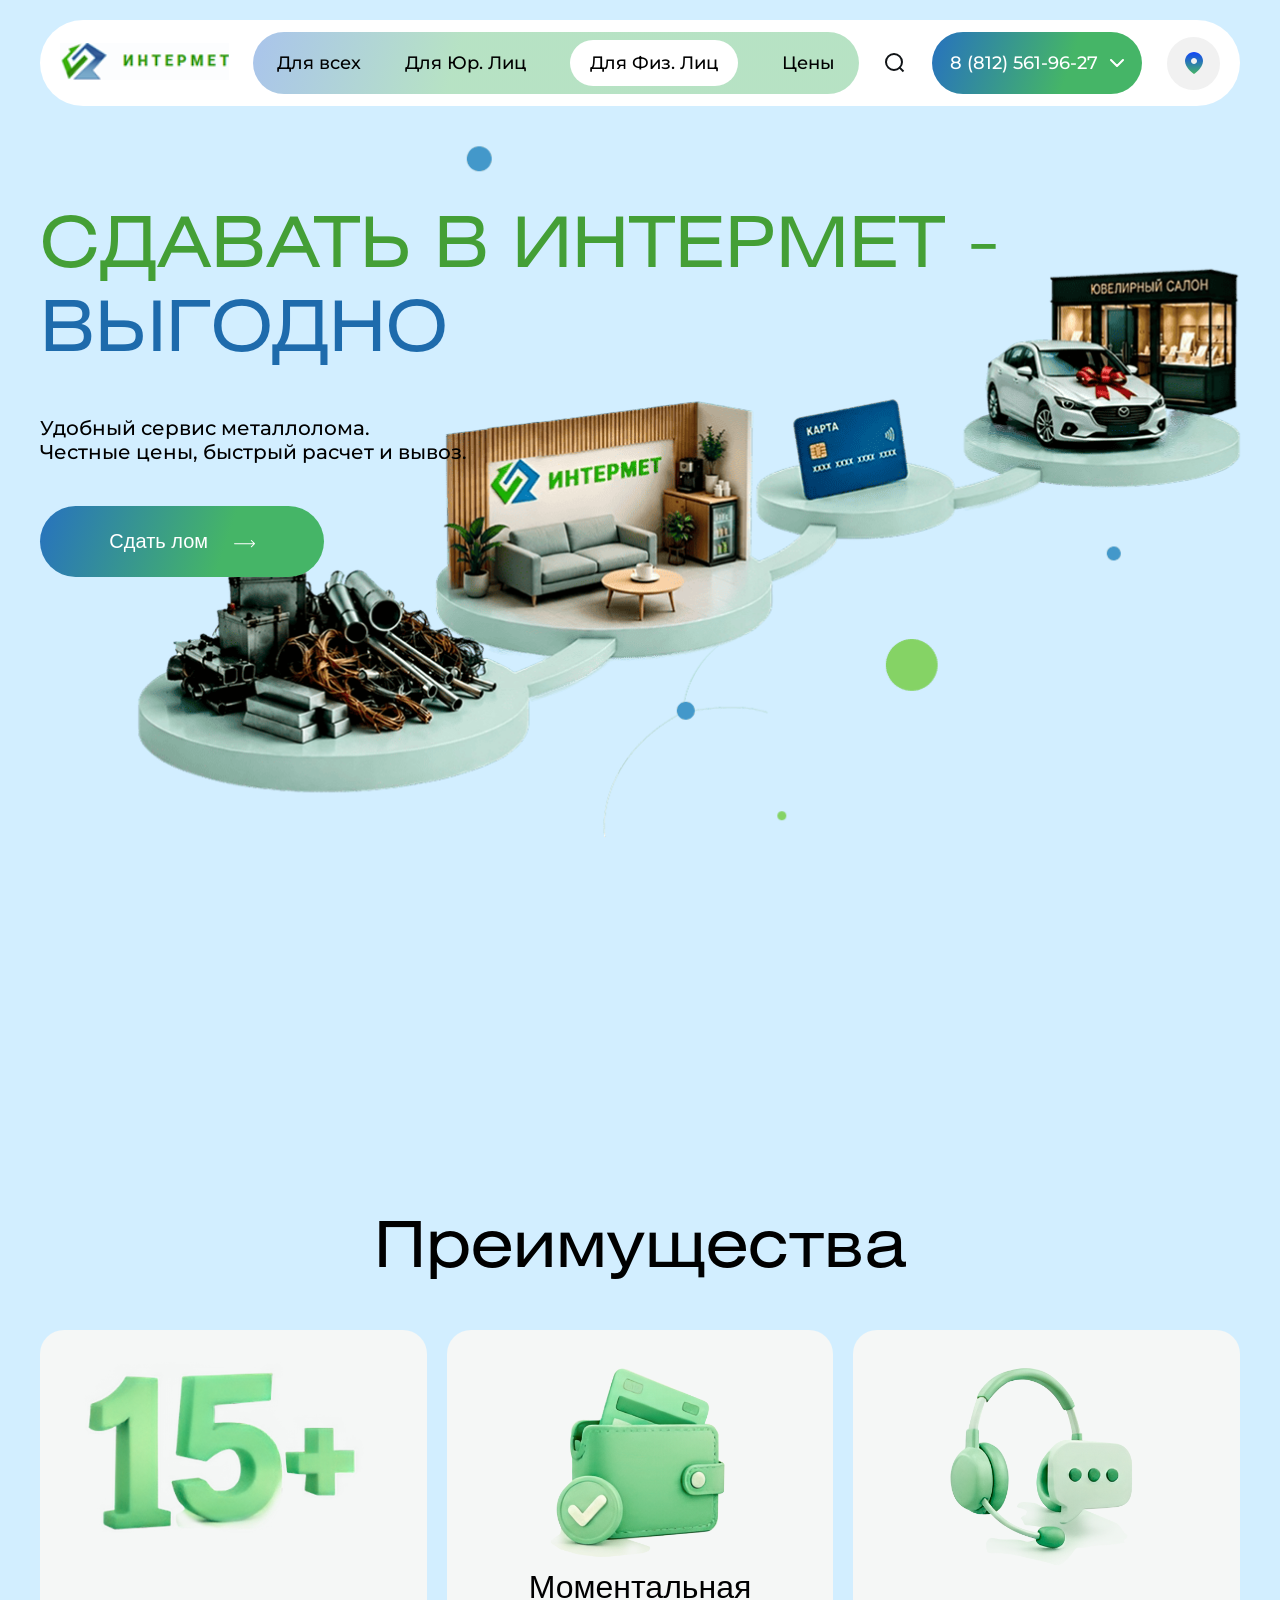
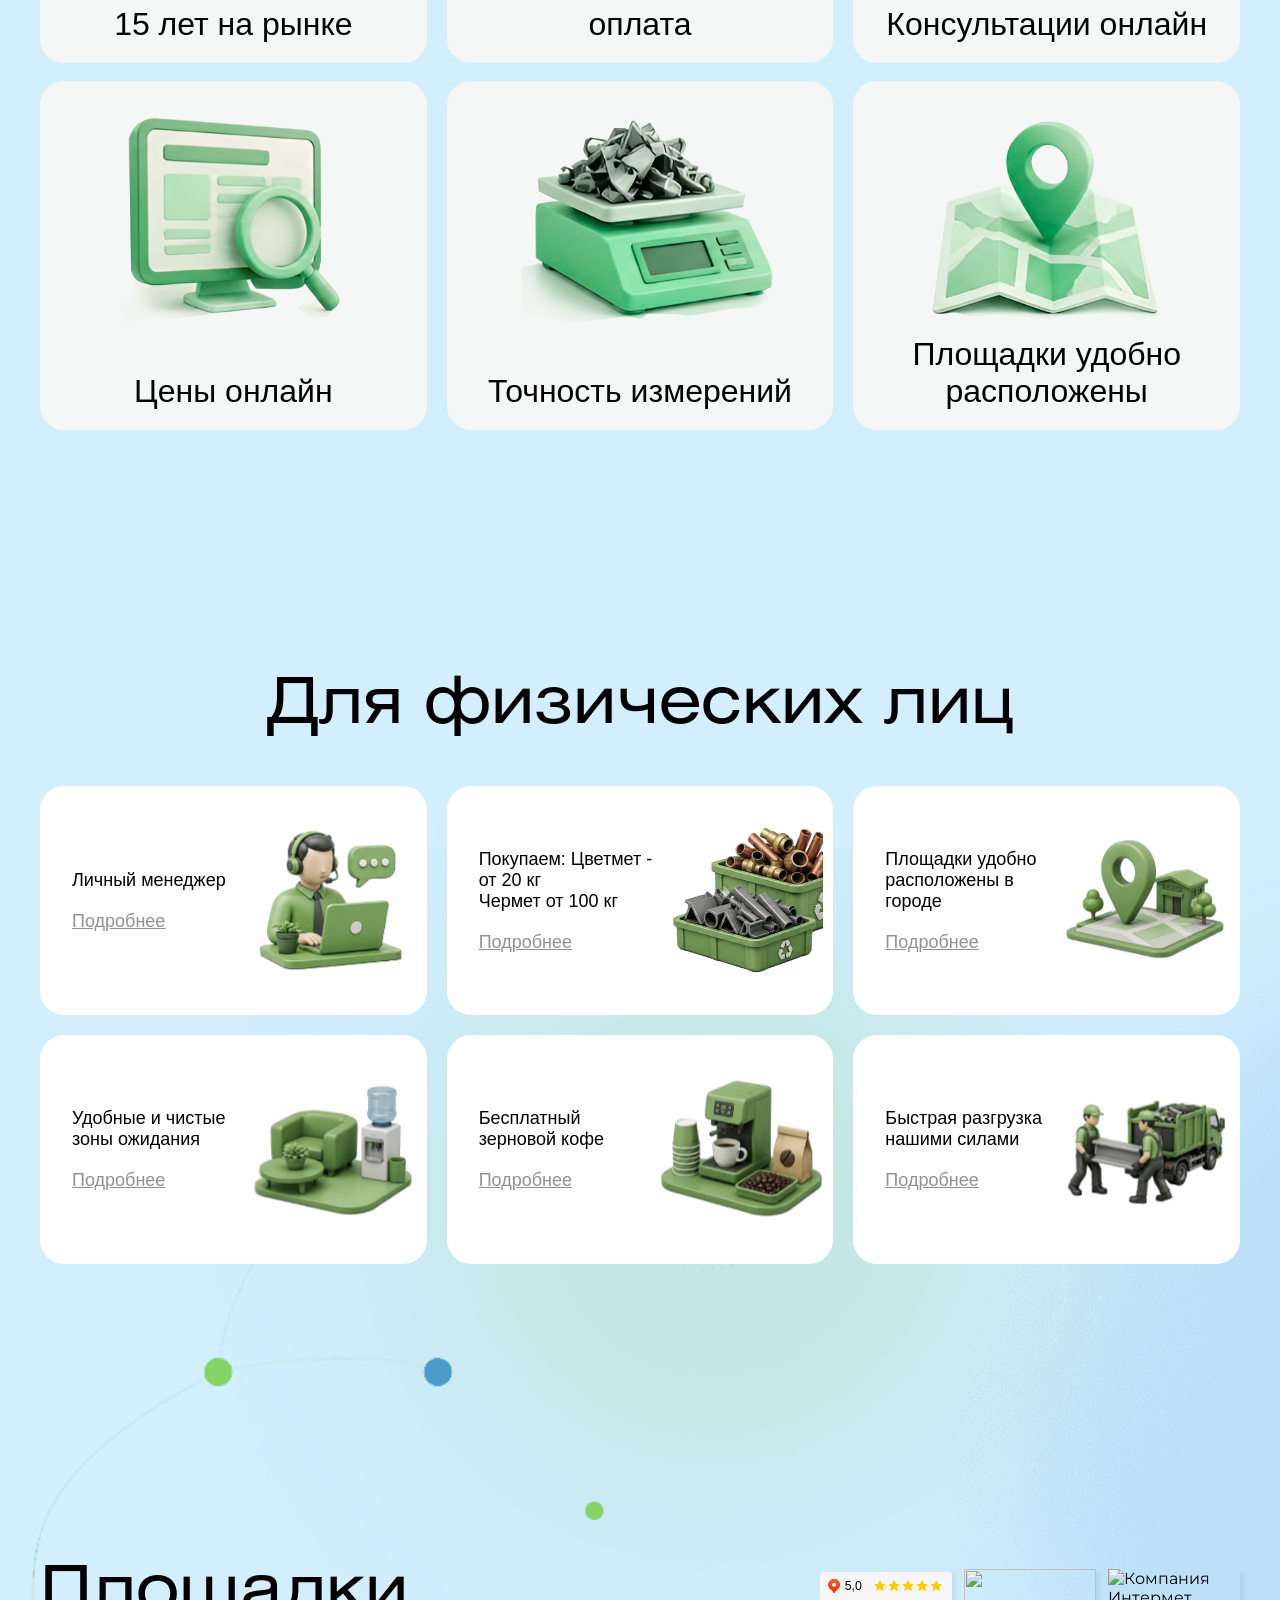
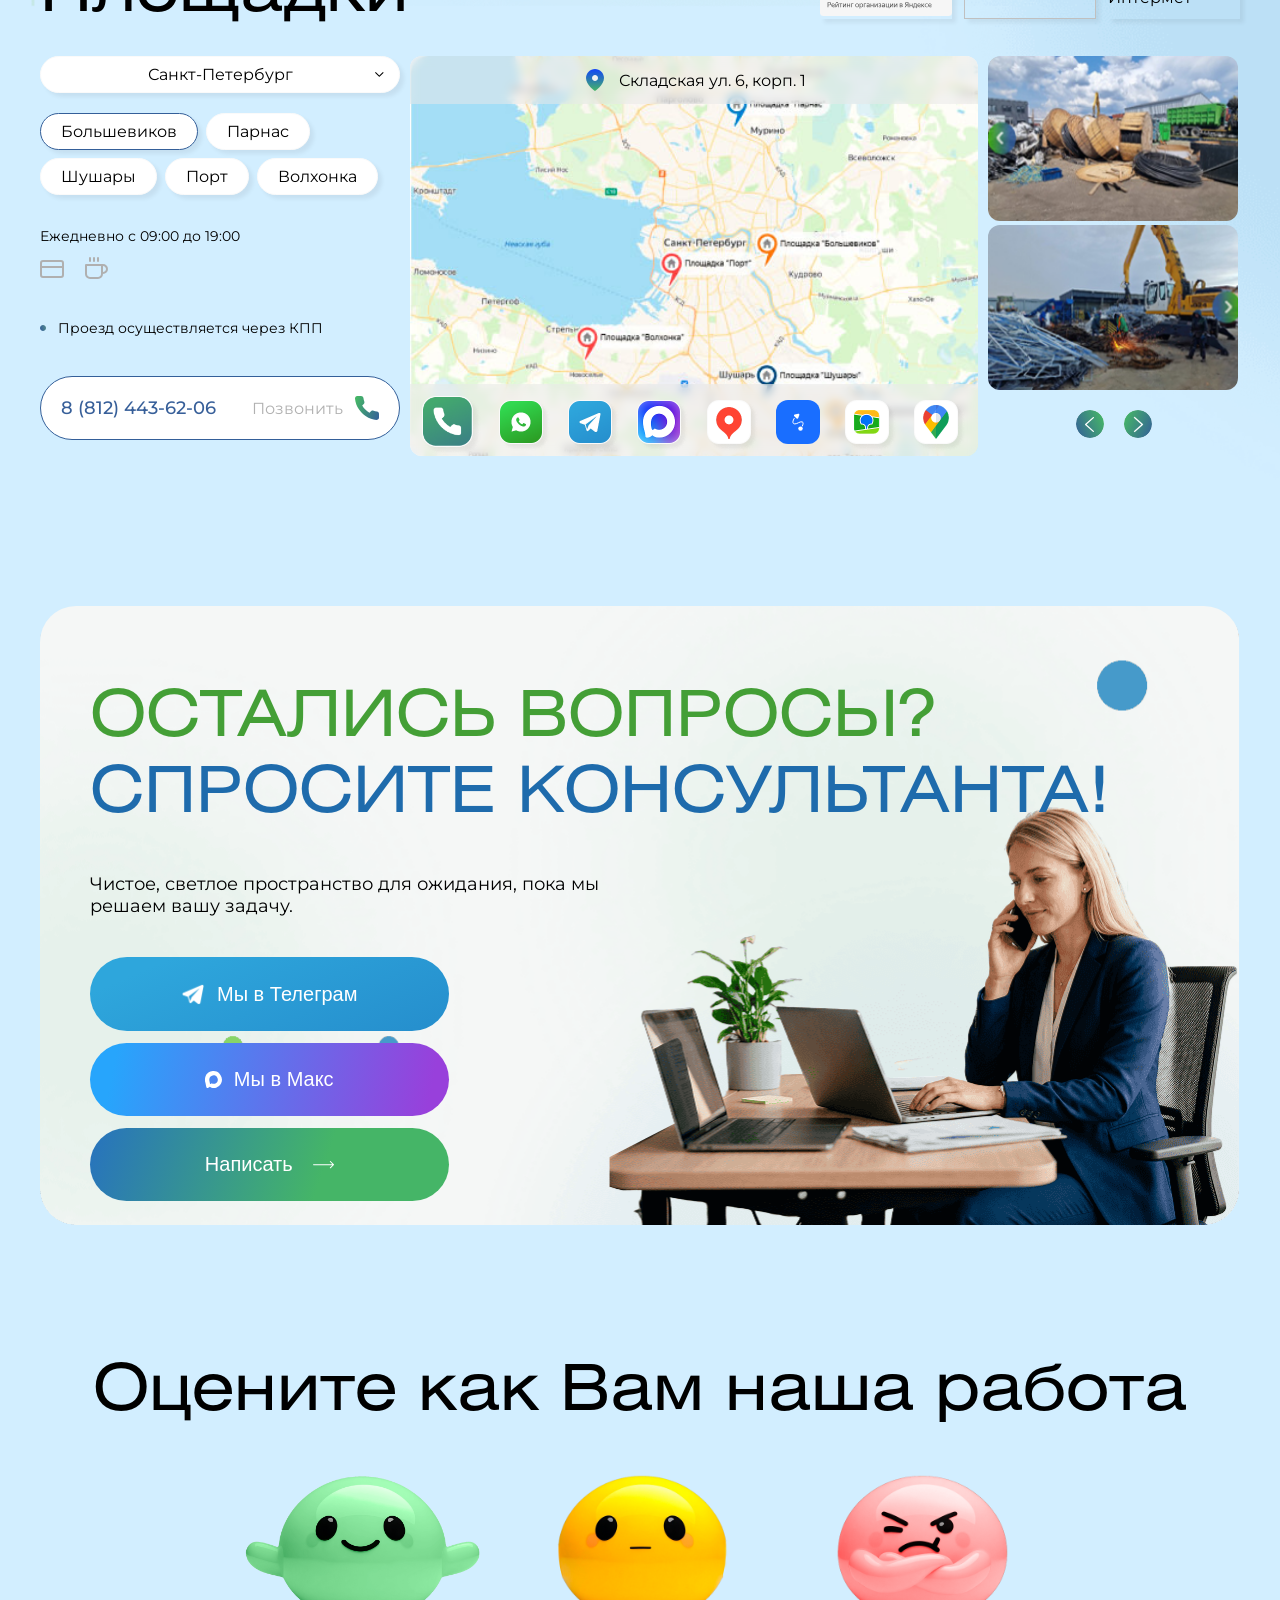
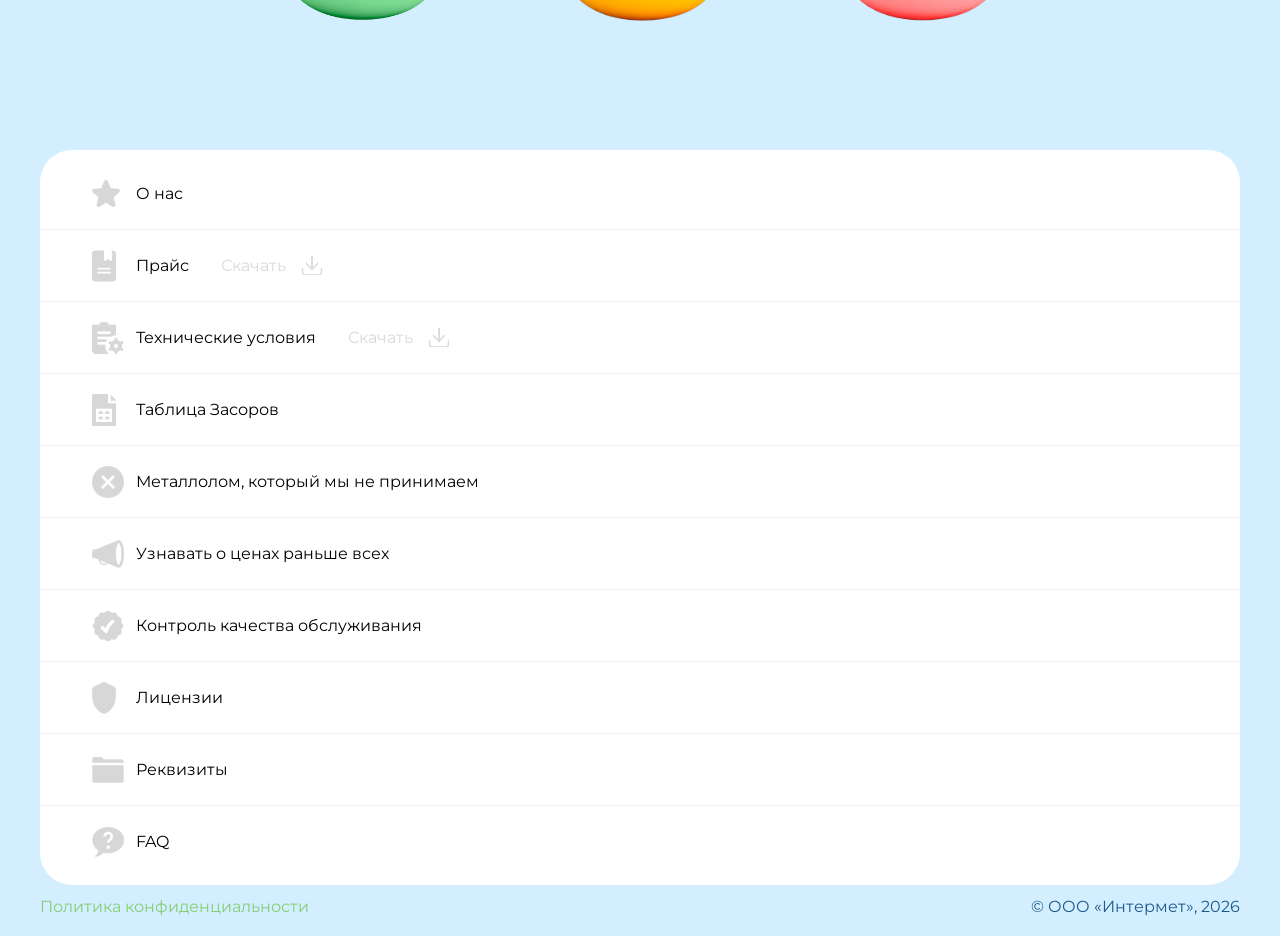
==== commit 8a090f14: "second commit" ====
--- a/individual.html
+++ b/individual.html
@@ -41,13 +41,15 @@
                             <a href="tel:88125619627" class="phone_link bm_phone_link">8 (812) 561-96-27</a>
                         </ul>
                     </nav>
-                    <button class="btn search_btn" type="button"></button>
-                    <div class="phone_block">
-                        <a href="tel:88125619627" class="phone_link">8 (812) 561-96-27</a>
-                        <img src="imgs/arrow_bottom.svg" alt="" class="phone_arrow_icon">
-                    </div>
-                    <button class="btn geo_btn" type="button"></button>
-                    <button class="btn burger_btn" type="button"></button>
+                    <div class="nav_params">
+                        <button class="btn search_btn" type="button"></button>
+                        <div class="phone_block">
+                            <a href="tel:88125619627" class="phone_link">8 (812) 561-96-27</a>
+                            <img src="imgs/arrow_bottom.svg" alt="" class="phone_arrow_icon">
+                        </div>
+                        <button class="btn geo_btn" type="button"></button>
+                        <button class="btn burger_btn" type="button"></button>
+                    </div>
                 </div>
                 <div class="banner_block">
                     <div class="banner_text_block">
--- a/styles/style.css
+++ b/styles/style.css
@@ -20,6 +20,7 @@
 .header {
     margin-bottom: 32px;
     height: 100vh;
+    padding-bottom: 180px;
 }
 
 .img_block {
@@ -31,6 +32,7 @@
     background-repeat: no-repeat;
     background-size: cover;
     z-index: -1;
+    padding-bottom: 180px;
 }
 
 .container {
@@ -238,6 +240,7 @@
     margin-bottom: 330px;
     padding-left: 20px;
     padding-right: 20px;
+    padding-top: 100px;
 }
 
 .section_title {
@@ -1003,6 +1006,7 @@
     .header {
         margin-bottom: 40px;
         height: 80vh;
+        padding-bottom: 250px;
     }
 
     .img_block {
@@ -1201,14 +1205,14 @@
     }
 
     .nav_menu {
-       right: -70%;
-       width: 70%;
+        right: -70%;
+        width: 70%;
     }
 
     .header,
     .img_block {
         height: 60vh;
-        padding-bottom: 50px;
+        padding-bottom: 250px;
     }
 
     .banner_title {
@@ -1273,13 +1277,21 @@
         margin-left: 8px;
     }
 
+    .geo_btn {
+        background-size: 18px 18px;
+    }
+
     .menu_item {
         font-size: 18px;
         padding: 18px;
     }
 
+    .header {
+        padding-bottom: 200px;
+    }
+
     .img_block {
-        background-position: right -140px top 80px;
+        background-position: right -140px center;
     }
 
     .banner_title {
@@ -1397,3 +1409,11 @@
 
 }
 
+@media ((max-width: 768px) and (orientation: portrait)) {
+
+    .img_block, .header {
+        padding-bottom: 20px;
+    }
+
+}
+
--- a/styles/style_legal.css
+++ b/styles/style_legal.css
@@ -4,10 +4,6 @@
 
 .menu_item_first {
     padding-left: 16px;
-}
-
-.header {
-    margin-bottom: 180px;
 }
 
 .banner_title {
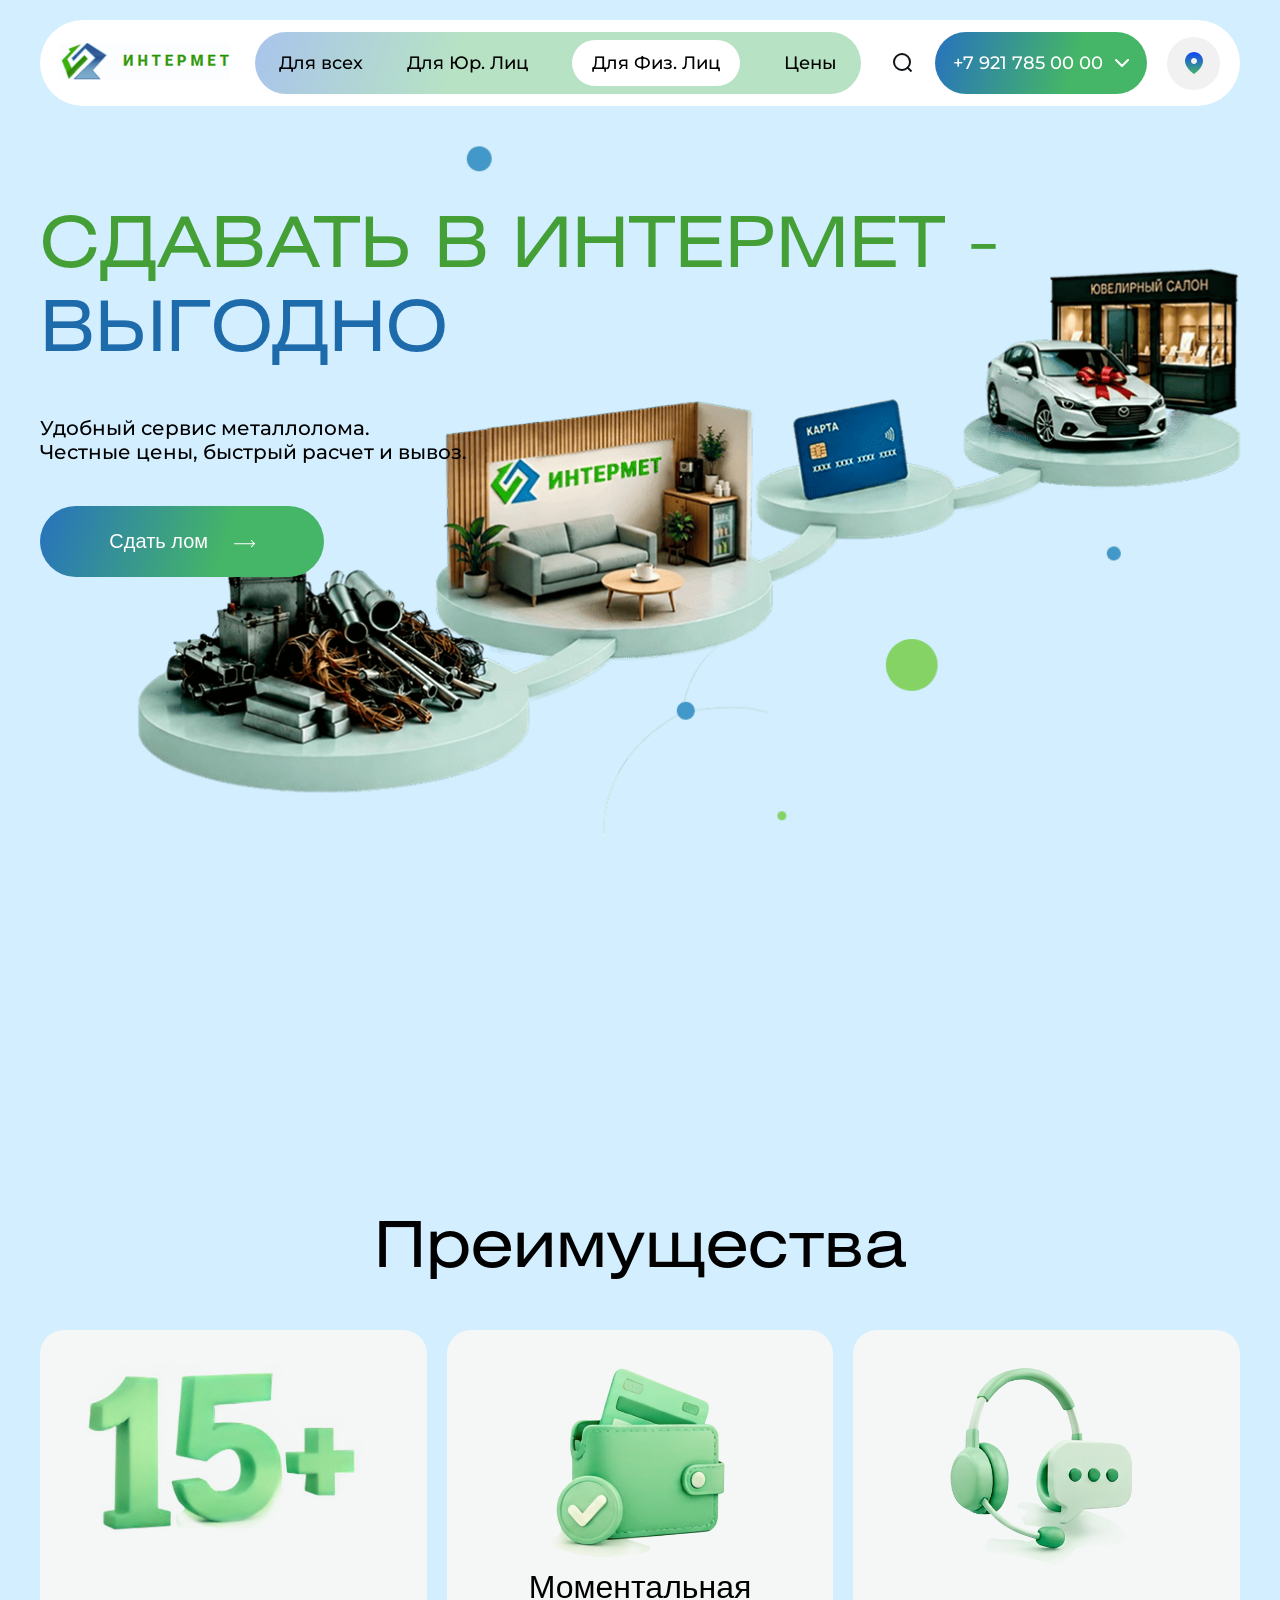
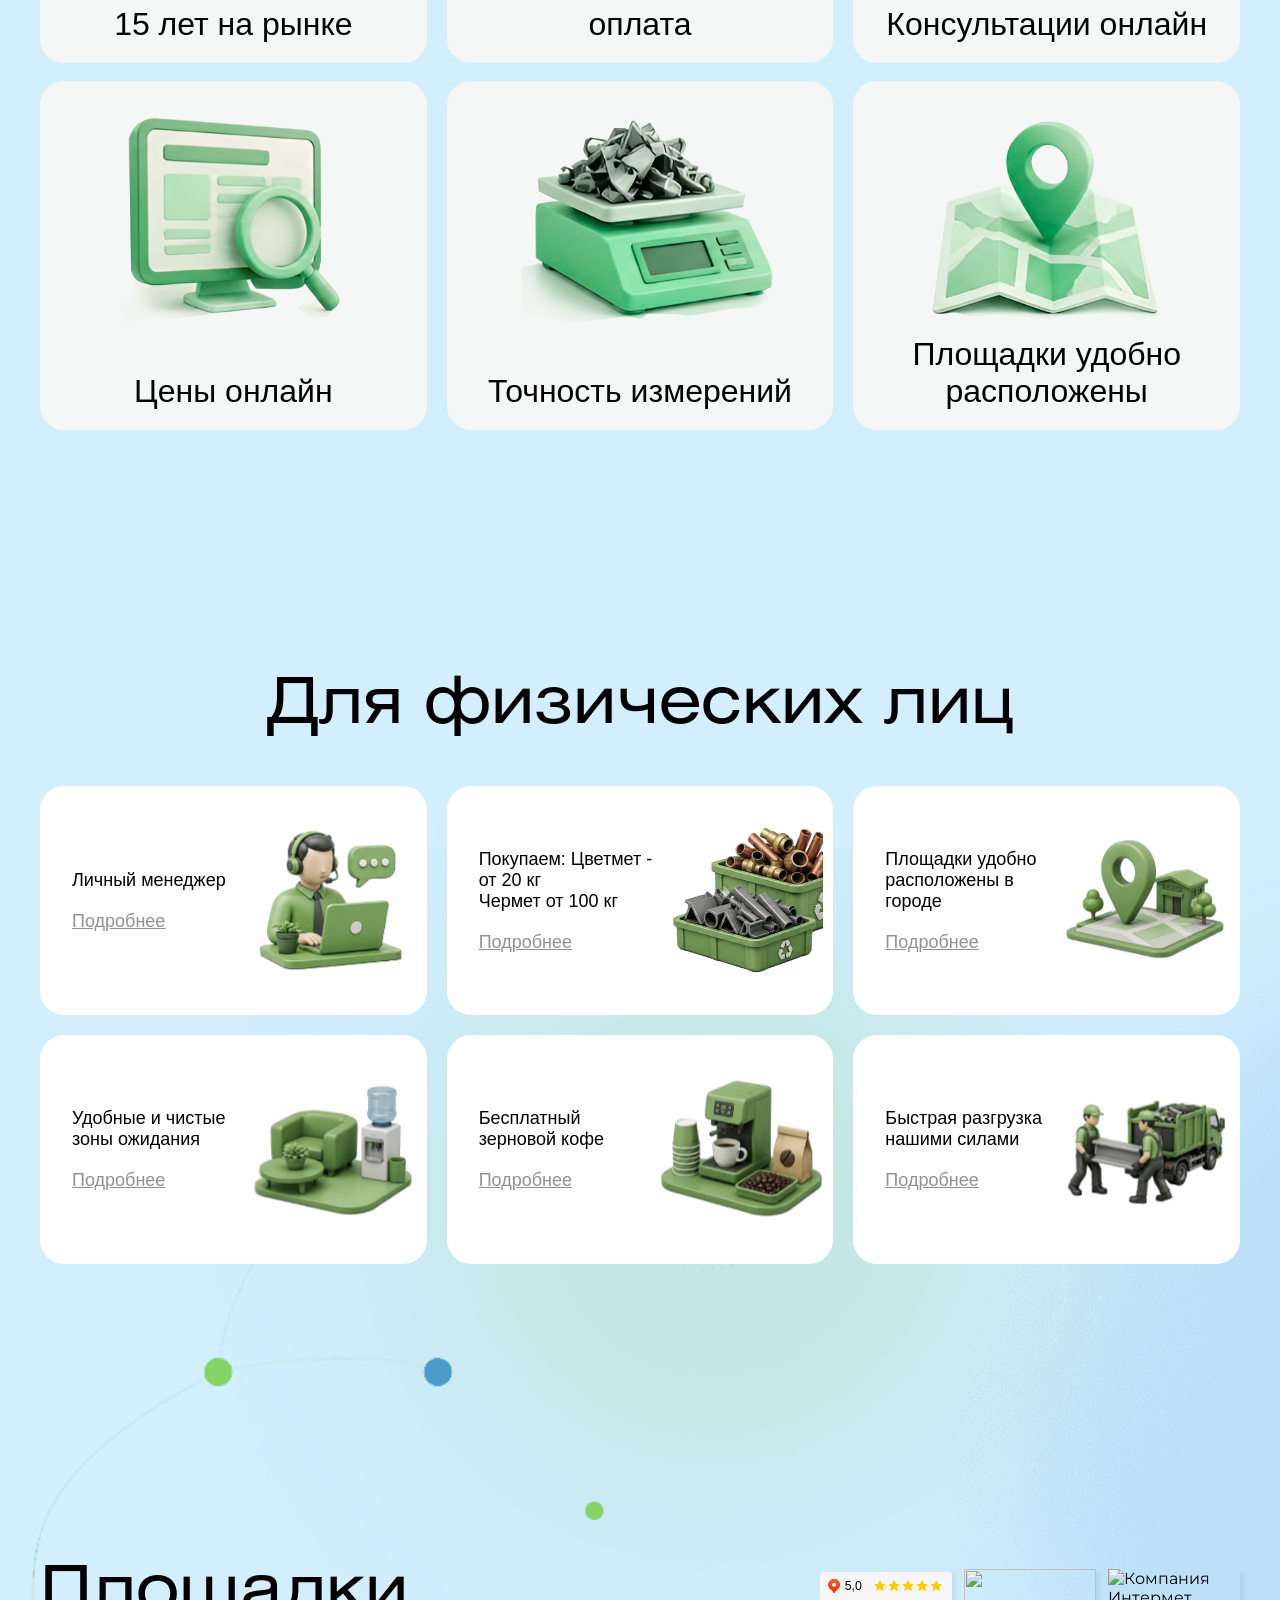
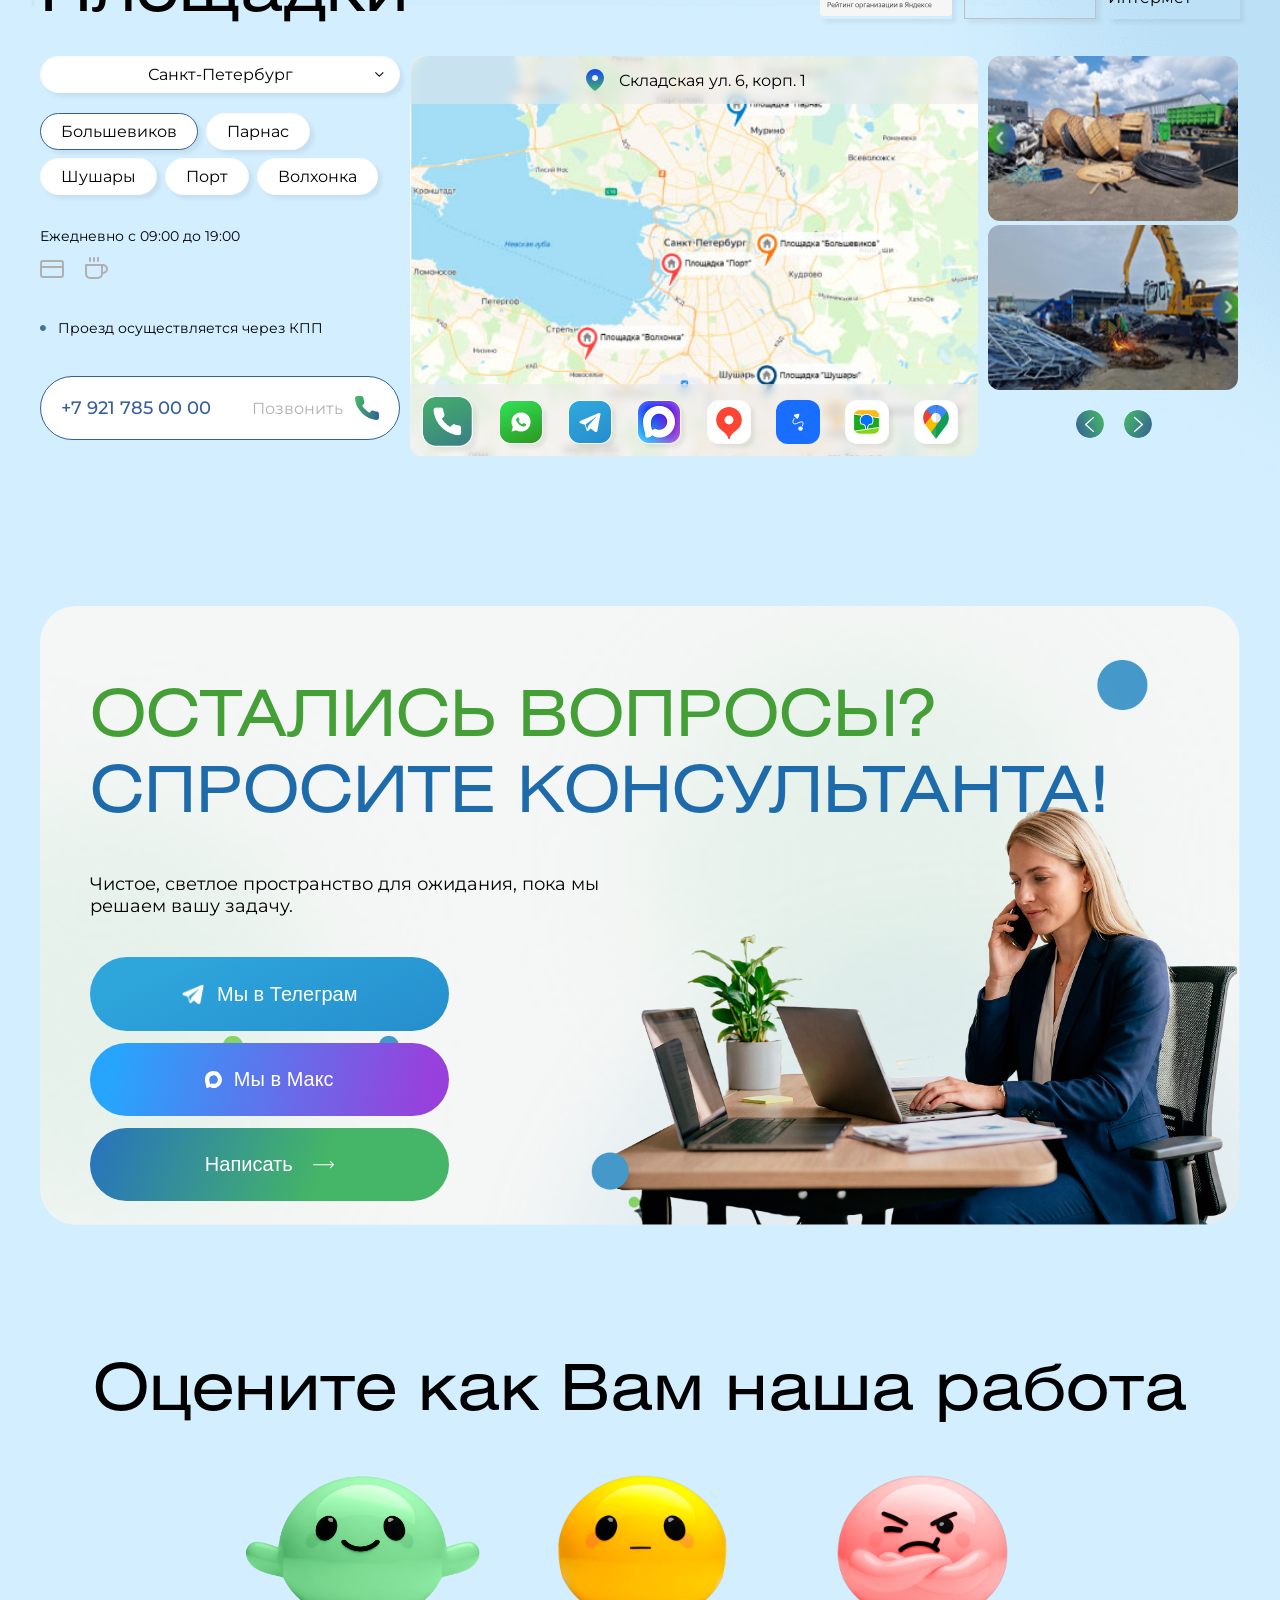
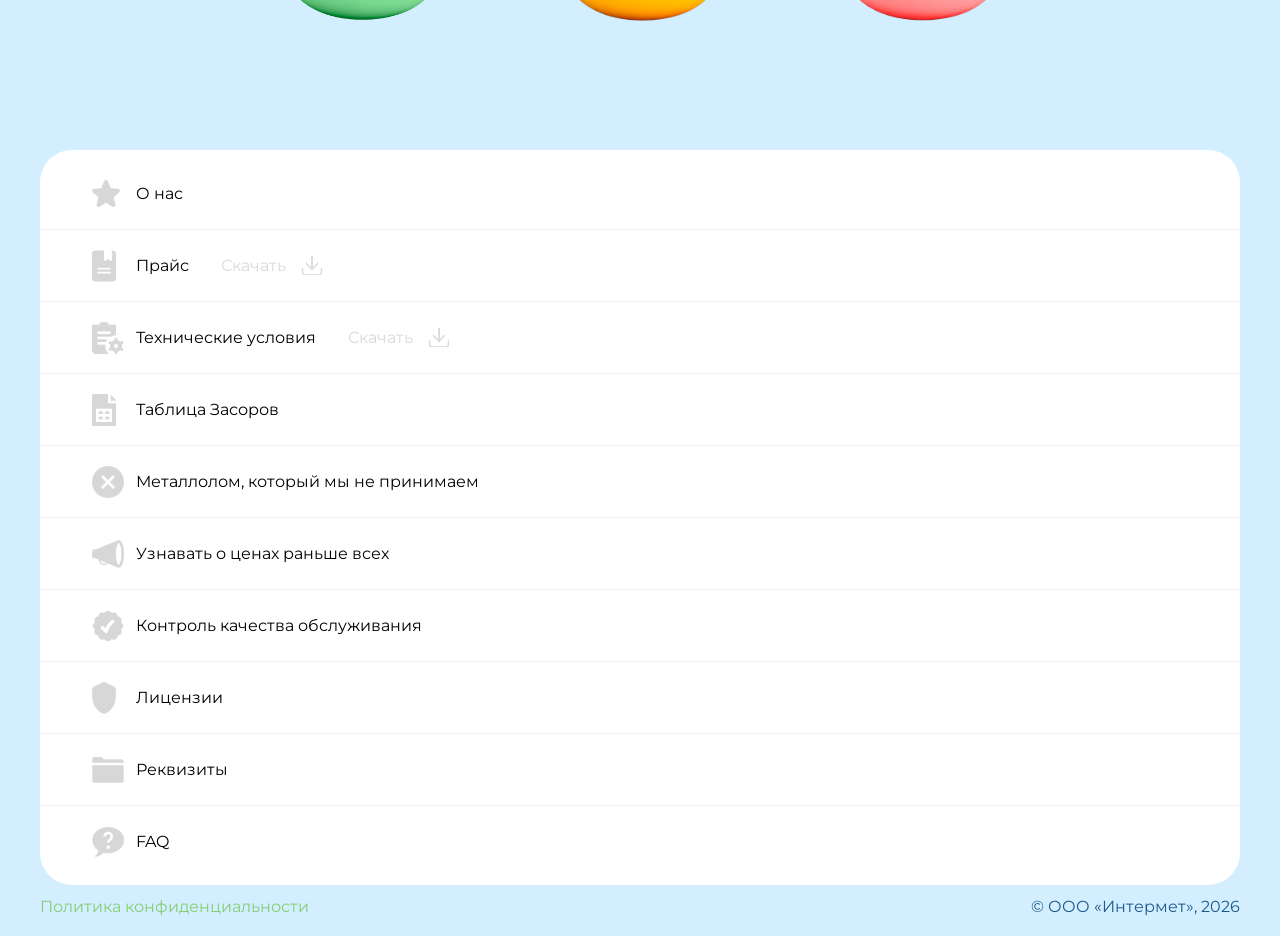
==== commit ca18e368: "add stories" ====
--- a/individual.html
+++ b/individual.html
@@ -8,6 +8,7 @@
     <link rel="stylesheet" href="styles/style_individual.css">
     <link rel="stylesheet" href="styles/itc-slider.css"/>
     <script defer src="js/main.js"></script>
+    <script defer src="js/mapBlock.js"></script>
     <script defer src="js/itc-slider.js"></script>
     <title>Интермет - для физлиц</title>
 </head>
@@ -38,13 +39,13 @@
                             <a href="#" class="menu_link">
                                 <li class="menu_item menu_item_last">Цены</li>
                             </a>
-                            <a href="tel:88125619627" class="phone_link bm_phone_link">8 (812) 561-96-27</a>
+                            <a href="tel:+79217850000" class="phone_link bm_phone_link">+7 921 785 00 00</a>
                         </ul>
                     </nav>
                     <div class="nav_params">
                         <button class="btn search_btn" type="button"></button>
                         <div class="phone_block">
-                            <a href="tel:88125619627" class="phone_link">8 (812) 561-96-27</a>
+                            <a href="tel:+79217850000" class="phone_link">+7 921 785 00 00</a>
                             <img src="imgs/arrow_bottom.svg" alt="" class="phone_arrow_icon">
                         </div>
                         <button class="btn geo_btn" type="button"></button>
@@ -191,9 +192,9 @@
                                         <span class="locality_travel locality_pass">Проезд осуществляется через КПП</span>
                                     </div>
                                 </div>
-                                <a href="tel:88124436206" class="map_action_link phone_action_link">
+                                <a href="tel:+79217850000" class="map_action_link phone_action_link">
                                     <div class="map_icon_action phone_action">
-                                        <div class="phone_link phone_action_text">8 (812) 443-62-06</div>
+                                        <div class="phone_link phone_action_text">+7 921 785 00 00</div>
                                         <div class="phone_action_right">Позвонить</div>
                                     </div>
                                 </a>
--- a/styles/style.css
+++ b/styles/style.css
@@ -55,6 +55,10 @@
     border-radius: 100px;
 }
 
+.logo_link {
+    margin-right: 15px;
+}
+
 .logo {
     width: 169px;
     height: 37px;
@@ -86,6 +90,7 @@
 
 .menu_item {
     list-style-type: none;
+    white-space: nowrap; 
 }
 
 .menu_item_active {
@@ -112,8 +117,9 @@
 
 .phone_block,
 .geo_btn,
-.burger_btn {
-    margin-left: 25px;
+.burger_btn,
+.search_btn {
+    margin-left: 20px;
 }
 
 .search_btn {
@@ -194,6 +200,7 @@
     margin-bottom: 237px;
     padding-left: 20px;
     padding-right: 20px;
+    padding-top: 80px;
 }
 
 .stories {
@@ -210,7 +217,7 @@
     cursor: pointer;
 }
 
-.story:nth-child(n+2) {
+.story-item:nth-child(n+2) {
     margin-left: 15px;
 }
 
@@ -241,6 +248,10 @@
     padding-left: 20px;
     padding-right: 20px;
     padding-top: 100px;
+}
+
+.main_advantages {
+    padding-top: 10px;
 }
 
 .section_title {
@@ -778,6 +789,180 @@
 
 @media (max-width: 1200px){
 
+    .menu {
+        overflow: scroll;
+    }
+
+    .logo_link,
+    .phone_block,
+    .nav_params {
+        flex-shrink: 0;
+    }
+
+    .nav_menu {
+        flex: 1 1 auto;
+        min-width: 0;
+        overflow: hidden;
+    }
+
+    .menu::-webkit-scrollbar {
+        width: 0;
+        height: 0;
+    }
+
+    .menu_link:nth-child(n+2) {
+        margin-left: 30px;
+    }
+
+    .phone_block,
+    .geo_btn,
+    .search_btn {
+        margin-left: 12px;
+    }
+
+    .phone_block {
+        padding: 20px 12px;
+    }
+
+    .geo_btn {
+        width: 45px;
+        height: 45px;
+    }
+
+    .banner_title {
+        font-size: 60px;
+        margin-top: 70px;
+        margin-bottom: 15px;
+    }
+
+    .banner_text {
+        display: block;
+        width: 46%;
+    }
+
+    .stories_block,
+    .advantages,
+    .services,
+    .supports,
+    .possibilities,
+    .consulting {
+        margin-bottom: 200px;
+    }
+
+    .stories {
+        overflow: scroll;
+    }
+
+    .stories::-webkit-scrollbar {
+        width: 0;
+        height: 0;
+    }
+
+    .story_view,
+    .story_img {
+        width: 125px;
+        height: 125px;
+    }
+
+    .section_title {
+        font-size: 54px;
+    }
+
+    .advantage_text {
+        font-size: 24px;
+        text-align: center;
+    }
+
+    .advantage_img {
+        width: 160px;
+        height: 130px;
+    }
+
+    .advantage_img_shield {
+        width: 140px;
+        height: 150px;
+    }
+
+    .advantage_img_long {
+        width: 100%;
+        height: 150px;
+    }
+
+    .service {
+        flex-direction: column;
+        align-items: flex-start;
+    }
+
+    .support_title, 
+    .possibility_title {
+        font-size: 24px;
+    }
+
+    .support_text, 
+    .possibility_text {
+        font-size: 16px;
+    }
+
+    .support_img {
+        width: 35%;
+    }
+
+    .possibility {
+        width: calc(70% - 40px);
+    }
+
+    .possibility_text_block {
+        width: 50%;
+    }
+
+    .possibility_img {
+        width: 35%;
+    }
+
+    .possibility_next_img {
+        width: 45%;
+    }
+
+    .consulting_description {
+        align-items: end;
+    }
+
+    .consulting_title {
+        font-size: 44px;
+        margin-bottom: 20px;
+    }
+
+    .consulting_text {
+        font-size: 16px;
+    }
+
+    .consult_btn {
+        padding: 22px;
+    }
+
+    .consult_img {
+        max-width: 45%;
+        height: 240px;
+    }
+
+    .assessment_img {
+        width: calc(33.33% - 20px);
+    }
+
+    .contacts_block {
+        padding: 40px 20px;
+    }
+}
+
+@media (max-width: 930px) {
+        
+    .img_block {
+        background-position: right -140px center;
+    }
+}
+
+@media (max-width: 865px) {
+
     .body-wrapper {
         overflow: hidden;
         width: 100%;
@@ -789,9 +974,13 @@
         display: block;
     }
 
+    .geo_btn,
     .burger_btn {
         width: 48px;
         height: 48px;
+    }
+
+    .burger_btn {
         background-image: url("../imgs/burger_button.svg");
         background-repeat: no-repeat;
         background-position: center center;
@@ -873,144 +1062,17 @@
         visibility: visible;
     }
 
-    .img_block {
-        background-position: right -140px center;
-    }
-
-    .banner_title {
-        font-size: 60px;
-        margin-top: 120px;
-    }
-
-    .banner_text {
-        display: block;
-        width: 46%;
-    }
-
-    .stories_block,
-    .advantages,
-    .services,
-    .supports,
-    .possibilities,
-    .consulting {
-        margin-bottom: 200px;
-    }
-
-    .stories {
-        overflow: scroll;
-    }
-
-    .stories::-webkit-scrollbar {
-        width: 0;
-        height: 0;
-    }
-
-    .story_view,
-    .story_img {
-        width: 125px;
-        height: 125px;
-    }
-
-    .section_title {
-        font-size: 54px;
-    }
-
-    .advantage_text {
-        font-size: 24px;
-        text-align: center;
-    }
-
-    .advantage_img {
-        width: 160px;
-        height: 130px;
-    }
-
-    .advantage_img_shield {
-        width: 140px;
-        height: 150px;
-    }
-
-    .advantage_img_long {
-        width: 100%;
-        height: 150px;
-    }
-
-    .service {
-        flex-direction: column;
-        align-items: flex-start;
-    }
-
-    .support_title, 
-    .possibility_title {
-        font-size: 24px;
-    }
-
-    .support_text, 
-    .possibility_text {
-        font-size: 16px;
-    }
-
-    .support_img {
-        width: 35%;
-    }
-
-    .possibility {
-        width: calc(70% - 40px);
-    }
-
-    .possibility_text_block {
-        width: 50%;
-    }
-
-    .possibility_img {
-        width: 35%;
-    }
-
-    .possibility_next_img {
-        width: 45%;
-    }
-
-    .consulting_description {
-        align-items: end;
-    }
-
-    .consulting_title {
-        font-size: 44px;
-        margin-bottom: 20px;
-    }
-
-    .consulting_text {
-        font-size: 16px;
-    }
-
-    .consult_btn {
-        padding: 22px;
-    }
-
-    .consult_img {
-        max-width: 45%;
-        height: 240px;
-    }
-
-    .assessment_img {
-        width: calc(33.33% - 20px);
-    }
-
-    .contacts_block {
-        padding: 40px 20px;
-    }
-}
-
-@media (max-width: 768px){
+}
+
+@media (max-width: 768px) {
 
     .header {
         margin-bottom: 40px;
+    }
+
+    .img_block, .header {
         height: 80vh;
         padding-bottom: 250px;
-    }
-
-    .img_block {
-        height: 80vh;
     }
 
     .phone_block, .geo_btn, .burger_btn,
@@ -1043,7 +1105,7 @@
     .banner_btn {
         width: 240px;
         padding: 20px;
-        margin-top: 60px;
+        margin-top: 45px;
     }
 
     .story_view,
@@ -1277,6 +1339,10 @@
         margin-left: 8px;
     }
 
+    .search_btn {
+        background-size: 20px 20px;
+    }
+
     .geo_btn {
         background-size: 18px 18px;
     }
@@ -1287,7 +1353,7 @@
     }
 
     .header {
-        padding-bottom: 200px;
+        padding-bottom: 160px;
     }
 
     .img_block {
@@ -1327,6 +1393,14 @@
     .advantage,
     .service {
         flex-direction: column;
+    }
+
+    .advantage_long {
+        min-height: 150px;
+    }
+
+    .advantage_img_long {
+        height: 80px;
     }
 
     .advantage_text {
@@ -1385,7 +1459,7 @@
     }
 
     .feedback_form_text {
-        font-size: 14px;
+        font-size: 12px;
     }
 
     .contacts {
@@ -1417,3 +1491,378 @@
 
 }
 
+@media ((max-width: 400px) and (orientation: portrait)) {
+
+    .img_block, .header {
+        padding-bottom: 60px;
+    }
+
+}
+
+
+
+/* ----- POPUP для сторис ----- */
+
+.popup-overlay {
+    position: fixed;
+    inset: 0;
+    background: rgba(0, 0, 0, 0.7);
+    backdrop-filter: blur(12px);
+    -webkit-backdrop-filter: blur(12px);
+    display: none;
+    justify-content: center;
+    align-items: center;
+    z-index: 1000;
+    padding: 20px;
+    opacity: 0;
+    transition: opacity 0.4s ease;
+}
+
+.popup-overlay.active {
+    display: flex;
+    opacity: 1;
+}
+
+.popup-content {
+    background: #0e0e0e;
+    border-radius: 32px;
+    max-width: 480px;
+    width: 100%;
+    overflow: hidden;
+    box-shadow: 0 30px 60px rgba(0, 0, 0, 0.9);
+    border: 1px solid rgba(255, 255, 255, 0.06);
+    transform: scale(0.92) translateY(20px);
+    transition: transform 0.4s cubic-bezier(0.34, 1.56, 0.64, 1), opacity 0.4s ease;
+    opacity: 0;
+    position: relative;
+}
+
+.popup-overlay.active .popup-content {
+    transform: scale(1) translateY(0);
+    opacity: 1;
+}
+
+.video-wrapper {
+    position: relative;
+    background: #000;
+    width: 100%;
+    height: 100vh;
+    aspect-ratio: 9 / 16;
+    display: flex;
+    align-items: center;
+    justify-content: center;
+    overflow: hidden;
+    cursor: pointer;
+}
+
+.video-wrapper video {
+    width: 100%;
+    height: 100%;
+    object-fit: cover;
+    display: block;
+    background: #1a1a1a;
+}
+
+.progress-container {
+    position: absolute;
+    bottom: 24px;
+    /* было 0, подняли выше */
+    left: 0;
+    right: 0;
+    padding: 8px 16px 12px;
+    background: linear-gradient(to top, rgba(0, 0, 0, 0.7) 0%, transparent 100%);
+    z-index: 7;
+    pointer-events: none;
+}
+
+.progress-bar {
+    width: 100%;
+    height: 4px;
+    background: rgba(255, 255, 255, 0.2);
+    border-radius: 4px;
+    cursor: pointer;
+    pointer-events: auto;
+    position: relative;
+    transition: height 0.15s;
+}
+
+.progress-bar:hover {
+    height: 6px;
+}
+
+.progress-fill {
+    height: 100%;
+    width: 0%;
+    background: #fff;
+    border-radius: 4px;
+    transition: width 0.1s linear;
+    position: relative;
+}
+
+.progress-fill::after {
+    content: '';
+    position: absolute;
+    right: -6px;
+    top: -4px;
+    width: 12px;
+    height: 12px;
+    background: #fff;
+    border-radius: 50%;
+    opacity: 0;
+    transition: opacity 0.2s;
+}
+
+.progress-bar:hover .progress-fill::after {
+    opacity: 1;
+}
+
+/* Стрелки навигации */
+.nav-arrows {
+    position: absolute;
+    top: 0;
+    left: 0;
+    right: 0;
+    bottom: 0;
+    display: flex;
+    justify-content: space-between;
+    align-items: center;
+    padding: 0 8px;
+    pointer-events: none;
+    z-index: 4;
+}
+
+.nav-arrow {
+    pointer-events: auto;
+    width: 40px;
+    height: 40px;
+    border-radius: 50%;
+    background: rgba(0, 0, 0, 0.4);
+    backdrop-filter: blur(4px);
+    border: 1px solid rgba(255, 255, 255, 0.1);
+    color: white;
+    font-size: 20px;
+    display: flex;
+    align-items: center;
+    justify-content: center;
+    cursor: pointer;
+    transition: background 0.2s, transform 0.15s;
+    opacity: 0;
+    transition: opacity 0.3s, background 0.2s, transform 0.15s;
+}
+
+.video-wrapper:hover .nav-arrow {
+    opacity: 1;
+}
+
+.nav-arrow:hover {
+    background: rgba(255, 255, 255, 0.15);
+}
+
+.nav-arrow:active {
+    transform: scale(0.9);
+}
+
+.nav-arrow.left {
+    margin-right: auto;
+}
+
+.nav-arrow.right {
+    margin-left: auto;
+}
+
+.center-play-btn {
+    position: absolute;
+    top: 50%;
+    left: 50%;
+    transform: translate(-50%, -50%);
+    width: 72px;
+    height: 72px;
+    border-radius: 50%;
+    background: rgba(0, 0, 0, 0.55);
+    backdrop-filter: blur(6px);
+    -webkit-backdrop-filter: blur(6px);
+    border: 2px solid rgba(255, 255, 255, 0.25);
+    display: none;
+    align-items: center;
+    justify-content: center;
+    font-size: 34px;
+    color: white;
+    text-shadow: 0 2px 12px rgba(0, 0, 0, 0.5);
+    pointer-events: none;
+    transition: opacity 0.3s ease, transform 0.3s ease;
+    box-shadow: 0 8px 30px rgba(0, 0, 0, 0.5);
+    z-index: 5;
+}
+
+.center-play-btn.visible {
+    display: flex;
+    animation: fadePop 0.3s ease;
+}
+
+@keyframes fadePop {
+    0% { opacity: 0; transform: translate(-50%, -50%) scale(0.7); }
+    100% { opacity: 1; transform: translate(-50%, -50%) scale(1); }
+}
+
+.close-popup {
+    position: absolute;
+    top: 25px;
+    right: 16px;
+    background: rgba(0, 0, 0, 0.6);
+    backdrop-filter: blur(8px);
+    -webkit-backdrop-filter: blur(8px);
+    border: none;
+    color: white;
+    font-size: 28px;
+    width: 44px;
+    height: 44px;
+    border-radius: 30px;
+    cursor: pointer;
+    display: flex;
+    align-items: center;
+    justify-content: center;
+    transition: background-color 0.2s, transform 0.15s;
+    border: 0.5px solid rgba(255, 255, 255, 0.12);
+    z-index: 10;
+    font-weight: 300;
+    line-height: 1;
+}
+
+.close-popup:hover {
+    background: rgba(255, 255, 255, 0.15);
+}
+
+.close-popup:active {
+    transform: scale(0.88);
+}
+
+/* Индикатор номера сторис */
+.story-counter {
+    position: absolute;
+    top: 35px;
+    left: 50%;
+    transform: translateX(-50%);
+    color: rgba(255, 255, 255, 0.6);
+    font-size: 13px;
+    font-weight: 500;
+    background: rgba(0, 0, 0, 0.4);
+    backdrop-filter: blur(4px);
+    padding: 4px 14px;
+    border-radius: 20px;
+    border: 0.5px solid rgba(255, 255, 255, 0.06);
+    z-index: 10;
+    pointer-events: none;
+}
+
+@media (max-width: 768px) {
+
+    .popup-content {
+        max-width: 420px;
+        border-radius: 28px;
+    }
+    .center-play-btn {
+        width: 64px;
+        height: 64px;
+        font-size: 30px;
+    }
+    .close-popup {
+        top: 44px;
+        right: 14px;
+        width: 40px;
+        height: 40px;
+        font-size: 24px;
+    }
+
+    .story-counter {
+        top: 80px;
+        font-size: 12px;
+    }
+
+    .progress-container {
+        bottom: 20px;
+        padding: 6px 14px 10px;
+    }
+}
+
+@media (max-width: 480px) {
+
+    .popup-content {
+        max-width: 340px;
+        border-radius: 24px;
+    }
+    .close-popup {
+        top: 40px;
+        right: 12px;
+        width: 36px;
+        height: 36px;
+        font-size: 22px;
+    }
+    .center-play-btn {
+        width: 56px;
+        height: 56px;
+        font-size: 26px;
+    }
+
+    .nav-arrow {
+        width: 32px;
+        height: 32px;
+        font-size: 16px;
+    }
+    .story-counter {
+        top: 72px;
+        font-size: 11px;
+        padding: 3px 12px;
+    }
+    .progress-container {
+        bottom: 16px;
+        padding: 6px 12px 10px;
+    }
+    .progress-bar {
+        height: 3px;
+    }
+    .progress-bar:hover {
+        height: 4px;
+    }
+}
+
+@media (max-width: 360px) {
+
+    .popup-content {
+        max-width: 280px;
+        border-radius: 20px;
+    }
+    .close-popup {
+        top: 36px;
+        right: 10px;
+        width: 32px;
+        height: 32px;
+        font-size: 18px;
+    }
+    .center-play-btn {
+        width: 48px;
+        height: 48px;
+        font-size: 22px;
+    }
+
+    .nav-arrow {
+        width: 28px;
+        height: 28px;
+        font-size: 14px;
+    }
+    .story-counter {
+        top: 64px;
+        font-size: 10px;
+        padding: 2px 10px;
+    }
+    .progress-container {
+        bottom: 12px;
+        padding: 4px 10px 8px;
+    }
+    .progress-bar {
+        height: 3px;
+    }
+    .progress-bar:hover {
+        height: 4px;
+    }
+}
+
--- a/styles/style_legal.css
+++ b/styles/style_legal.css
@@ -373,6 +373,7 @@
     .banner_title {
         font-size: 52px;
         margin-bottom: 15px;
+        margin-top: 80px;
     }
 
     .grade_widgets {
@@ -499,7 +500,7 @@
 
     .banner_title {
         font-size: 32px;
-        margin-top: 55px;
+        margin-top: 35px;
     }
 
     .platforms_top-block {
